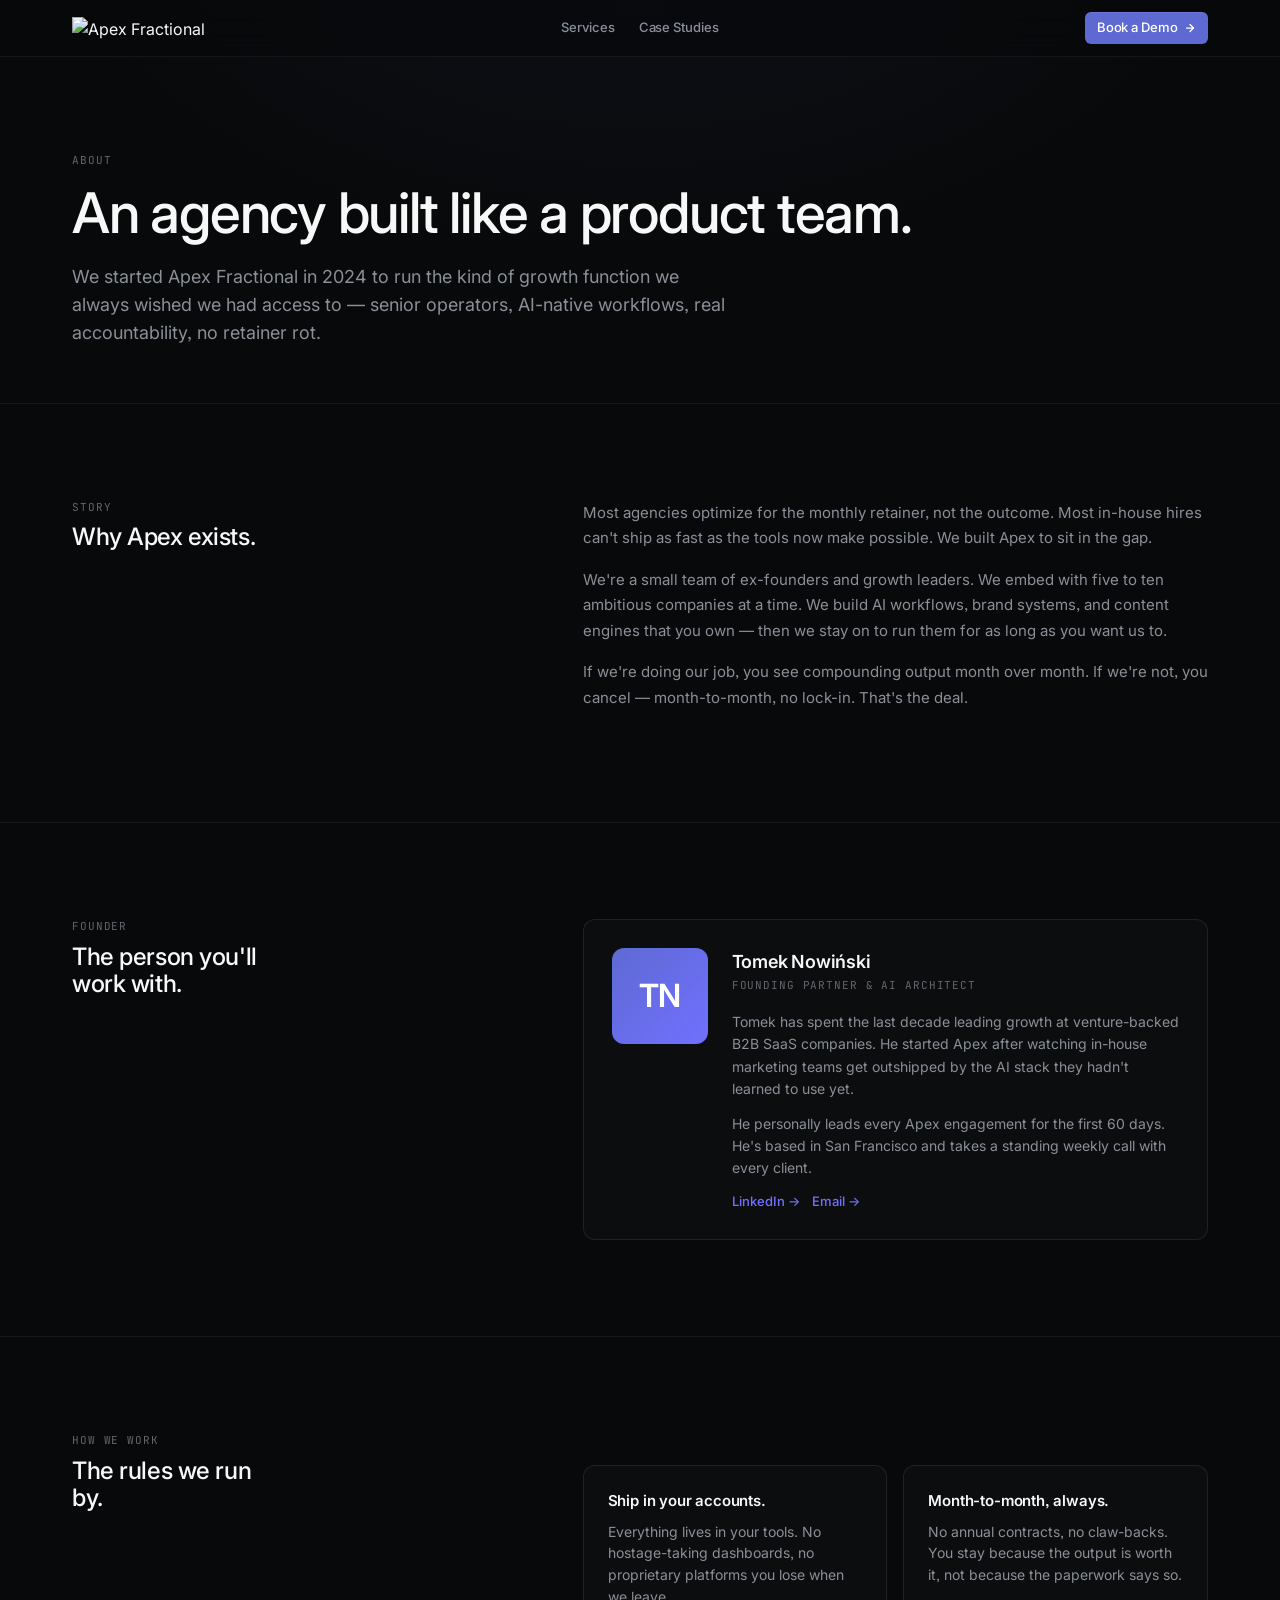
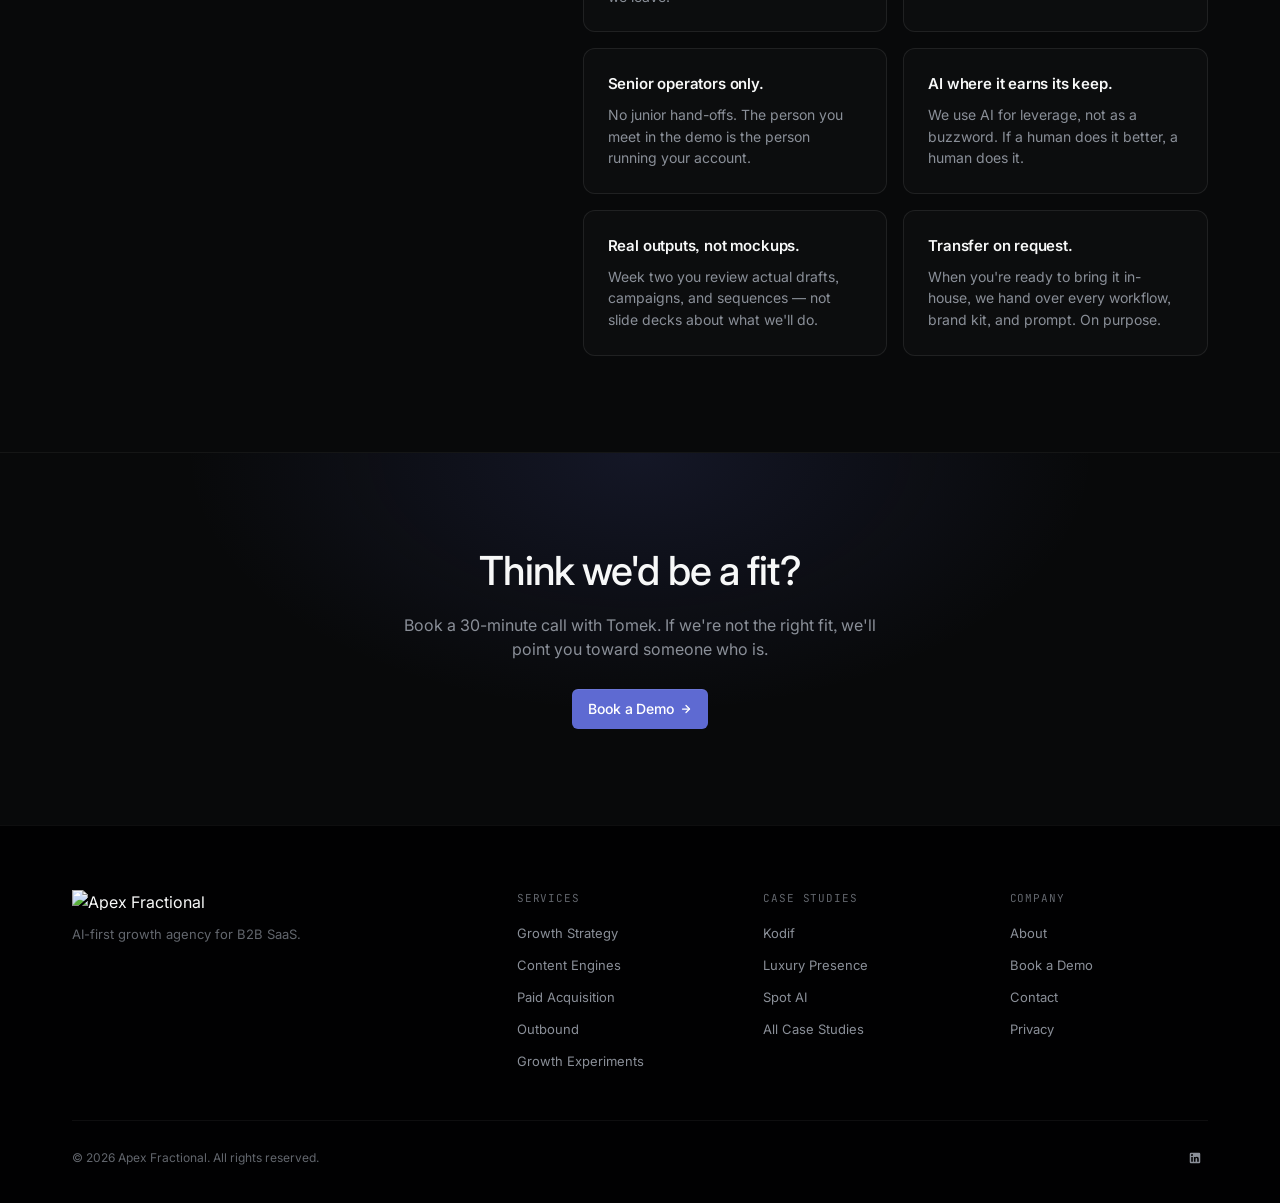
==== about/index.html @ d92f4b89 "feat: redesign apexfractional.com with dark, Linear-inspired system - Dark, indigo-accented design w" ====
<!doctype html>
<html lang="en">
<head>
<meta charset="utf-8" />
<meta name="viewport" content="width=device-width,initial-scale=1" />
<meta name="color-scheme" content="dark" />
<title>About — Apex Fractional</title>
<link rel="preconnect" href="https://fonts.googleapis.com" />
<link rel="preconnect" href="https://fonts.gstatic.com" crossorigin />
<link href="https://fonts.googleapis.com/css2?family=Inter:wght@300;400;500;600&family=JetBrains+Mono:wght@400;500&display=swap" rel="stylesheet" />
<link rel="stylesheet" href="/styles.css" />
</head>
<body>

<nav class="nav">
  <div class="wrap nav-inner">
    <a class="nav-logo" href="/"><img src="/logo.png" alt="Apex Fractional" /></a>
    <div class="nav-center">
      <a class="nav-link" href="/services">Services</a>
      <a class="nav-link" href="/case-studies">Case Studies</a>
    </div>
    <div class="nav-right">
      <a class="btn btn-primary" href="/book">Book a Demo
        <svg class="arrow" width="12" height="12" viewBox="0 0 24 24" fill="none" stroke="currentColor" stroke-width="2.5" stroke-linecap="round" stroke-linejoin="round"><path d="M5 12h14"/><path d="m12 5 7 7-7 7"/></svg>
      </a>
      <button class="hamburger" aria-label="Menu">
        <svg width="16" height="16" viewBox="0 0 24 24" fill="none" stroke="currentColor" stroke-width="2" stroke-linecap="round"><path d="M4 6h16M4 12h16M4 18h16"/></svg>
      </button>
    </div>
  </div>
</nav>

<header class="page-header">
  <div class="wrap">
    <span class="overline eyebrow">About</span>
    <h1>An agency built like a product team.</h1>
    <p class="lead">We started Apex Fractional in 2024 to run the kind of growth function we always wished we had access to — senior operators, AI-native workflows, real accountability, no retainer rot.</p>
  </div>
</header>

<section class="section">
  <div class="wrap">
    <div class="two-col">
      <div class="label-col">
        <span class="overline">Story</span>
        <h2>Why Apex exists.</h2>
      </div>
      <div class="prose">
        <p>Most agencies optimize for the monthly retainer, not the outcome. Most in-house hires can't ship as fast as the tools now make possible. We built Apex to sit in the gap.</p>
        <p>We're a small team of ex-founders and growth leaders. We embed with five to ten ambitious companies at a time. We build AI workflows, brand systems, and content engines that you own — then we stay on to run them for as long as you want us to.</p>
        <p>If we're doing our job, you see compounding output month over month. If we're not, you cancel — month-to-month, no lock-in. That's the deal.</p>
      </div>
    </div>
  </div>
</section>

<section class="section">
  <div class="wrap">
    <div class="two-col">
      <div class="label-col">
        <span class="overline">Founder</span>
        <h2>The person you'll work with.</h2>
      </div>
      <div>
        <div class="founder">
          <div class="face">TN</div>
          <div class="meta">
            <div class="name">Tomek Nowiński</div>
            <p class="title">Founding Partner &amp; AI Architect</p>
            <p>Tomek has spent the last decade leading growth at venture-backed B2B SaaS companies. He started Apex after watching in-house marketing teams get outshipped by the AI stack they hadn't learned to use yet.</p>
            <p>He personally leads every Apex engagement for the first 60 days. He's based in San Francisco and takes a standing weekly call with every client.</p>
            <div class="links">
              <a href="https://www.linkedin.com/in/tnowinski/">LinkedIn →</a>
              <a href="mailto:tomek@apexfractional.com">Email →</a>
            </div>
          </div>
        </div>
      </div>
    </div>
  </div>
</section>

<section class="section">
  <div class="wrap">
    <div class="two-col">
      <div class="label-col">
        <span class="overline">How we work</span>
        <h2>The rules we run by.</h2>
      </div>
      <div>
        <div class="principles">
          <div class="principle">
            <h4>Ship in your accounts.</h4>
            <p>Everything lives in your tools. No hostage-taking dashboards, no proprietary platforms you lose when we leave.</p>
          </div>
          <div class="principle">
            <h4>Month-to-month, always.</h4>
            <p>No annual contracts, no claw-backs. You stay because the output is worth it, not because the paperwork says so.</p>
          </div>
          <div class="principle">
            <h4>Senior operators only.</h4>
            <p>No junior hand-offs. The person you meet in the demo is the person running your account.</p>
          </div>
          <div class="principle">
            <h4>AI where it earns its keep.</h4>
            <p>We use AI for leverage, not as a buzzword. If a human does it better, a human does it.</p>
          </div>
          <div class="principle">
            <h4>Real outputs, not mockups.</h4>
            <p>Week two you review actual drafts, campaigns, and sequences — not slide decks about what we'll do.</p>
          </div>
          <div class="principle">
            <h4>Transfer on request.</h4>
            <p>When you're ready to bring it in-house, we hand over every workflow, brand kit, and prompt. On purpose.</p>
          </div>
        </div>
      </div>
    </div>
  </div>
</section>

<section class="subcta">
  <h2>Think we'd be a fit?</h2>
  <p>Book a 30-minute call with Tomek. If we're not the right fit, we'll point you toward someone who is.</p>
  <a class="btn btn-primary btn-lg" href="/book">Book a Demo
    <svg class="arrow" width="12" height="12" viewBox="0 0 24 24" fill="none" stroke="currentColor" stroke-width="2.5" stroke-linecap="round" stroke-linejoin="round"><path d="M5 12h14"/><path d="m12 5 7 7-7 7"/></svg>
  </a>
</section>

<footer>
  <div class="wrap">
    <div class="foot-grid">
      <div class="foot-brand">
        <img src="/logo.png" alt="Apex Fractional" />
        <p>AI-first growth agency for B2B SaaS.</p>
      </div>
      <div class="foot-col"><h5>Services</h5><ul>
        <li><a href="/services#strategy">Growth Strategy</a></li>
        <li><a href="/services#content">Content Engines</a></li>
        <li><a href="/services#paid">Paid Acquisition</a></li>
        <li><a href="/services#outbound">Outbound</a></li>
        <li><a href="/services#experiments">Growth Experiments</a></li>
      </ul></div>
      <div class="foot-col"><h5>Case Studies</h5><ul>
        <li><a href="/case-studies/kodif">Kodif</a></li>
        <li><a href="/case-studies/luxury-presence">Luxury Presence</a></li>
        <li><a href="/case-studies/spot-ai">Spot AI</a></li>
        <li><a href="/case-studies">All Case Studies</a></li>
      </ul></div>
      <div class="foot-col"><h5>Company</h5><ul>
        <li><a href="/about">About</a></li>
        <li><a href="/book">Book a Demo</a></li>
        <li><a href="mailto:hello@apexfractional.com">Contact</a></li>
        <li><a href="/privacy">Privacy</a></li>
      </ul></div>
    </div>
    <div class="foot-bottom">
      <div>&copy; 2026 Apex Fractional. All rights reserved.</div>
      <div class="socials"><a href="#" aria-label="LinkedIn"><svg width="14" height="14" viewBox="0 0 24 24" fill="currentColor"><path d="M19 3a2 2 0 0 1 2 2v14a2 2 0 0 1-2 2H5a2 2 0 0 1-2-2V5a2 2 0 0 1 2-2h14m-.5 15.5v-5.3a3.26 3.26 0 0 0-3.26-3.26c-.85 0-1.84.52-2.32 1.3v-1.11h-2.79v8.37h2.79v-4.93c0-.77.62-1.4 1.39-1.4a1.4 1.4 0 0 1 1.4 1.4v4.93h2.79M6.88 8.56a1.68 1.68 0 0 0 1.68-1.68c0-.93-.75-1.69-1.68-1.69a1.69 1.69 0 0 0-1.69 1.69c0 .93.76 1.68 1.69 1.68m1.39 9.94v-8.37H5.5v8.37h2.77z"/></svg></a></div>
    </div>
  </div>
</footer>

</body>
</html>
---- styles.css ----
:root{
  --bg:#08090a;--bg-deep:#010102;--panel:#0f1011;--surface:#191a1b;--surface-2:#28282c;
  --border:rgba(255,255,255,.08);--border-subtle:rgba(255,255,255,.05);--border-solid:#23252a;
  --text:#f7f8f8;--text-2:#d0d6e0;--text-3:#8a8f98;--text-4:#62666d;
  --indigo:#5e6ad2;--violet:#7170ff;--violet-hi:#828fff;--green:#27a644;--emerald:#10b981;
  --r-4:4px;--r-6:6px;--r-8:8px;--r-12:12px;
  --f-sans:"Inter","Inter Variable","SF Pro Display",-apple-system,system-ui,sans-serif;
  --f-mono:"JetBrains Mono","Berkeley Mono",ui-monospace,"SF Mono",Menlo,monospace;
}
*{box-sizing:border-box}
html,body{margin:0;padding:0;background:var(--bg);color:var(--text)}
html{scroll-behavior:smooth}
body{
  font-family:var(--f-sans);font-feature-settings:"cv01","ss03";
  -webkit-font-smoothing:antialiased;font-size:16px;line-height:1.5;
  background:radial-gradient(1000px 600px at 50% -100px,rgba(94,106,210,.08),transparent 60%),var(--bg);
  min-height:100vh;
}
a{color:inherit;text-decoration:none}
img,svg{display:block;max-width:100%}
button{font-family:inherit;cursor:pointer;border:none;background:none;padding:0;color:inherit}
::selection{background:rgba(113,112,255,.35);color:#fff}
.wrap{max-width:1200px;margin:0 auto;padding:0 32px}
@media(max-width:640px){.wrap{padding:0 20px}}

/* Typography */
.display-xl{font-size:clamp(44px,7.2vw,72px);font-weight:510;line-height:1;letter-spacing:-.022em}
.display{font-size:clamp(32px,4vw,48px);font-weight:510;line-height:1.02;letter-spacing:-.022em}
.h3{font-size:20px;font-weight:590;line-height:1.33;letter-spacing:-.012em}
.body-lg{font-size:18px;font-weight:400;line-height:1.6;letter-spacing:-.009em;color:var(--text-3)}
.body{font-size:15px;font-weight:400;line-height:1.6;letter-spacing:-.011em;color:var(--text-3)}
.overline{font-family:var(--f-mono);font-size:11px;font-weight:400;line-height:1.4;text-transform:uppercase;letter-spacing:.08em;color:var(--text-4)}
.mono-sm{font-family:var(--f-mono);font-size:11px;color:var(--text-4)}

/* Buttons */
.btn{
  display:inline-flex;align-items:center;justify-content:center;gap:6px;
  height:32px;padding:0 12px;border-radius:var(--r-6);
  font-family:var(--f-sans);font-size:13px;font-weight:510;
  transition:all .15s ease;white-space:nowrap;letter-spacing:-.005em;
  font-feature-settings:"cv01","ss03";
}
.btn-primary{background:var(--indigo);color:#fff;box-shadow:inset 0 1px 0 rgba(255,255,255,.08)}
.btn-primary:hover{background:var(--violet)}
.btn-ghost{background:rgba(255,255,255,.02);color:var(--text-2);border:1px solid var(--border)}
.btn-ghost:hover{background:rgba(255,255,255,.05);color:var(--text)}
.btn-lg{height:40px;padding:0 16px;font-size:14px}
.arrow{transition:transform .18s ease}
.btn:hover .arrow{transform:translateX(2px)}

/* ---- NAV ---- */
.nav{position:sticky;top:0;z-index:50;background:rgba(8,9,10,.72);backdrop-filter:saturate(160%) blur(14px);-webkit-backdrop-filter:saturate(160%) blur(14px);border-bottom:1px solid var(--border-subtle)}
.nav-inner{display:flex;align-items:center;height:56px}
.nav-logo{margin-right:auto}
.nav-logo img{height:22px;width:auto}
.nav-center{position:absolute;left:50%;transform:translateX(-50%);display:flex;gap:4px}
.nav-link{display:inline-flex;align-items:center;height:28px;padding:0 10px;font-size:13px;font-weight:510;color:var(--text-3);border-radius:var(--r-6);letter-spacing:-.005em;transition:color .15s,background .15s}
.nav-link:hover{color:var(--text);background:rgba(255,255,255,.04)}
.nav-right{margin-left:auto}
.hamburger{display:none;width:32px;height:32px;border-radius:var(--r-6);align-items:center;justify-content:center}
@media(max-width:780px){.nav-center{display:none}.hamburger{display:inline-flex}}

/* ---- HERO ---- */
.hero{padding:112px 0 64px}
.hero-inner{max-width:900px}
.hero h1{margin:0 0 28px}
.hero h1 .light{color:var(--text-3);font-weight:400}
.hero .sub{font-size:20px;line-height:1.55;color:var(--text-3);max-width:56ch;margin:0 0 36px;font-weight:400;letter-spacing:-.01em}
@media(max-width:640px){.hero{padding:72px 0 48px}}

/* ---- CLIENTS ---- */
.clients{padding:56px 0 0;border-top:1px solid var(--border-subtle)}
.clients .label{text-align:center;font-size:13px;color:var(--text-4);margin-bottom:32px;font-weight:400}
.logo-grid{display:flex;flex-wrap:wrap;justify-content:center;gap:0}
.logo-grid .row{display:flex;align-items:center;justify-content:center;width:100%;gap:0}
.logo-item{
  position:relative;
  display:inline-flex;align-items:center;gap:8px;
  padding:20px 40px;
  font-size:20px;font-weight:510;letter-spacing:-.015em;
  color:var(--text-4);
  transition:color .2s ease;cursor:default;
}
.logo-item.has-case{cursor:pointer}
.logo-item:hover{color:var(--text-2)}
.logo-item.has-case:hover{color:var(--text)}
.logo-item .icon{width:10px;height:10px;border-radius:2px;background:currentColor;opacity:.5;flex-shrink:0}
.logo-item .icon.circle{border-radius:9999px}
.logo-item .icon.tri{width:0;height:0;background:none;border-left:5px solid transparent;border-right:5px solid transparent;border-bottom:9px solid currentColor;opacity:.5}
.logo-item .icon.diamond{width:8px;height:8px;background:currentColor;opacity:.5;transform:rotate(45deg);border-radius:1px}
/* Hover preview */
.logo-item .preview{
  position:absolute;left:50%;top:calc(100% + 8px);z-index:20;
  transform:translateX(-50%) translateY(4px);
  width:300px;padding:20px;
  background:var(--surface);border:1px solid var(--border);border-radius:var(--r-12);
  box-shadow:0 12px 32px rgba(0,0,0,.6);
  opacity:0;visibility:hidden;
  transition:all .2s ease;pointer-events:none;
}
.logo-item.has-case:hover .preview{opacity:1;visibility:visible;transform:translateX(-50%) translateY(0);pointer-events:auto}
.preview .p-metric{font-size:24px;font-weight:510;letter-spacing:-.02em;color:var(--text);line-height:1;margin-bottom:6px}
.preview .p-desc{font-size:13px;color:var(--text-3);line-height:1.45;margin-bottom:10px}
.preview .p-link{font-size:12px;font-weight:510;color:var(--violet);display:inline-flex;align-items:center;gap:4px}
@media(max-width:780px){.logo-item{padding:16px 20px;font-size:16px}}

/* ---- WHAT IS APEX ---- */
.what{padding:112px 0;border-top:1px solid var(--border-subtle)}
.what-grid{display:grid;grid-template-columns:200px 1fr;gap:64px;align-items:start;max-width:900px}
.what-label{color:var(--text-4);font-size:14px;font-weight:400;padding-top:4px}
.what-body h2{font-size:clamp(24px,3vw,32px);font-weight:590;line-height:1.3;letter-spacing:-.02em;margin:0 0 8px;color:var(--text)}
.what-body p{font-size:clamp(20px,2.8vw,28px);font-weight:400;line-height:1.4;letter-spacing:-.015em;color:var(--text-3);margin:0;max-width:52ch}
@media(max-width:780px){.what-grid{grid-template-columns:1fr;gap:20px}}

/* ---- SERVICES ---- */
section.svc-section{padding:112px 0;border-top:1px solid var(--border-subtle)}
.svc-layout{display:flex;flex-direction:column;gap:12px}
.svc-row-1{display:grid;grid-template-columns:1fr;gap:12px}
.svc-row-3{display:grid;grid-template-columns:repeat(3,1fr);gap:12px}
.svc{
  background:rgba(255,255,255,.02);border:1px solid var(--border);border-radius:var(--r-12);
  padding:28px;display:flex;gap:24px;
  transition:background .2s,border-color .2s;
}
.svc:hover{background:rgba(255,255,255,.035);border-color:rgba(255,255,255,.12)}
.svc.wide{flex-direction:row;align-items:center}
.svc.wide .svc-text{flex:1}
.svc.wide .svc-visual{flex:0 0 320px;margin-top:0}
.svc.tall{flex-direction:column;min-height:320px}
.svc .overline{margin-bottom:0}
.svc h3{margin:0;font-size:18px;font-weight:590;letter-spacing:-.012em}
.svc p{margin:0;color:var(--text-3);font-size:14px;line-height:1.55}
.svc .svc-text{display:flex;flex-direction:column;gap:10px}
.svc .svc-visual{
  border:1px solid var(--border-subtle);border-radius:var(--r-8);
  background:rgba(255,255,255,.015);padding:14px;overflow:hidden;
}
.svc.tall .svc-visual{margin-top:auto;min-height:100px}
@media(max-width:960px){.svc-row-3{grid-template-columns:1fr}.svc.wide{flex-direction:column}.svc.wide .svc-visual{flex:auto}}
/* Compact visuals */
.ce-row{display:flex;align-items:center;gap:6px;padding:4px 0;font-size:10px;color:var(--text-3)}
.ce-row+.ce-row{border-top:1px solid var(--border-subtle)}
.ce-row .title{flex:1;color:var(--text-2);font-size:11px;font-weight:510;overflow:hidden;text-overflow:ellipsis;white-space:nowrap}
.ce-row .status{color:var(--emerald);font-family:var(--f-mono);font-size:10px}
.ce-row .status.pending{color:#d4a843}

.ob-bar{display:flex;align-items:center;gap:8px;margin-bottom:8px}
.ob-bar .lbl{font-size:10px;color:var(--text-4);font-family:var(--f-mono);text-transform:uppercase;letter-spacing:.06em;width:40px}
.ob-bar .track{flex:1;height:3px;border-radius:9999px;background:rgba(255,255,255,.05);overflow:hidden;position:relative}
.ob-bar .track::after{content:"";position:absolute;inset:0;width:var(--w,60%);background:linear-gradient(90deg,var(--indigo),var(--violet));border-radius:9999px}
.ob-bar .val{font-size:10px;color:var(--text-2);font-family:var(--f-mono);min-width:30px;text-align:right}

.paid-chart{display:flex;align-items:end;gap:2px;height:56px}
.paid-chart .bar{flex:1;background:rgba(255,255,255,.06);border-radius:1px;min-height:4px}
.paid-chart .bar.on{background:var(--violet)}

.strat-list{display:flex;flex-direction:column;gap:6px;font-size:11px;color:var(--text-3)}
.strat-list .item{display:flex;align-items:center;gap:6px}
.strat-list .dot{width:4px;height:4px;border-radius:9999px;background:var(--violet);flex-shrink:0}

.lm-grid{display:grid;grid-template-columns:1fr 1fr;gap:6px}
.lm-cell{background:rgba(255,255,255,.03);border:1px solid var(--border-subtle);border-radius:4px;padding:6px;font-size:10px;color:var(--text-3)}
.lm-cell strong{color:var(--text-2);display:block;font-size:11px;font-weight:510;margin-bottom:2px}

/* Testimonials */
.testimonials{padding:96px 0;border-top:1px solid var(--border-subtle);overflow:hidden}
.testimonials .section-head{text-align:center;margin-bottom:48px}
.testimonials .section-head .overline{display:inline-flex;align-items:center;gap:8px;margin-bottom:16px}
.testimonials .section-head .overline::before{content:"";width:6px;height:6px;border-radius:9999px;background:var(--text-4)}
.testimonials .section-head h2{font-size:clamp(32px,4vw,48px);font-weight:510;letter-spacing:-.022em;margin:0 0 12px;color:var(--text)}
.testimonials .section-head p{font-size:17px;color:var(--text-3);margin:0 auto;max-width:48ch}
.marquee-wrap{position:relative}
.marquee-wrap::before,.marquee-wrap::after{content:"";position:absolute;top:0;bottom:0;width:80px;z-index:2;pointer-events:none}
.marquee-wrap::before{left:0;background:linear-gradient(90deg,var(--bg),transparent)}
.marquee-wrap::after{right:0;background:linear-gradient(270deg,var(--bg),transparent)}
.marquee{display:flex;gap:16px;animation:marquee 45s linear infinite;width:max-content}
.marquee:hover{animation-play-state:paused}
@keyframes marquee{from{transform:translateX(0)}to{transform:translateX(calc(-50% - 8px))}}
.quote-card{
  flex:0 0 340px;
  background:rgba(255,255,255,.02);border:1px solid var(--border);
  border-radius:var(--r-12);padding:24px;
  display:flex;flex-direction:column;gap:16px;
}
.quote-card .q{font-size:16px;font-weight:510;line-height:1.4;letter-spacing:-.01em;margin:0;color:var(--text)}
.quote-card .who{display:flex;align-items:center;gap:12px;margin-top:auto}
.who .av{width:32px;height:32px;border-radius:9999px;background:var(--surface-2);display:grid;place-items:center;font-size:12px;font-weight:590;color:var(--text-2);flex-shrink:0}
.who .meta .name{font-size:13px;font-weight:510;color:var(--text-2)}
.who .meta .role{font-size:12px;color:var(--text-4)}

/* ---- PROCESS ---- */
section.process{padding:112px 0;border-top:1px solid var(--border-subtle)}
.changelog{display:grid;grid-template-columns:160px 1fr;gap:56px;max-width:900px}
.changelog .left{position:sticky;top:96px;align-self:start}
.changelog .left .overline{margin-bottom:12px;display:block}
.changelog .left h2{margin:0 0 16px;font-size:28px;font-weight:510;letter-spacing:-.02em;line-height:1.1;max-width:10ch}
.changelog .left .body{font-size:14px;max-width:20ch}
.entries{display:flex;flex-direction:column}
.entry{display:grid;grid-template-columns:108px 1fr;gap:24px;padding:20px 0;border-top:1px solid var(--border-subtle)}
.entry:first-child{border-top:none;padding-top:0}
.entry .ts{font-family:var(--f-mono);font-size:12px;color:var(--text-4);text-transform:uppercase;letter-spacing:.06em;padding-top:2px}
.entry .body-block h4{font-size:15px;font-weight:590;margin:0 0 6px;letter-spacing:-.012em;color:var(--text)}
.entry .body-block p{font-size:14px;margin:0;color:var(--text-3);line-height:1.55}
.entry .note{display:inline-flex;align-items:center;gap:6px;margin-top:10px;font-family:var(--f-mono);font-size:11px;color:var(--text-4);text-transform:uppercase;letter-spacing:.06em}
.entry .note .dot{width:5px;height:5px;background:var(--emerald);border-radius:9999px}
@media(max-width:780px){.changelog{grid-template-columns:1fr;gap:32px}.changelog .left{position:static}.entry{grid-template-columns:90px 1fr;gap:12px}}

/* ---- FINAL CTA ---- */
.cta{padding:128px 32px;text-align:center;border-top:1px solid var(--border-subtle);background:radial-gradient(700px 400px at 50% 0%,rgba(94,106,210,.14),transparent 65%),var(--bg)}
.cta h2{font-size:clamp(36px,5vw,56px);font-weight:510;letter-spacing:-.022em;line-height:1.05;margin:0 auto 28px;max-width:18ch}
.cta .lead{font-size:17px;max-width:48ch;margin:0 auto 36px}

/* ---- FOOTER ---- */
footer{border-top:1px solid var(--border-subtle);padding:64px 0 32px;background:var(--bg-deep)}
.foot-grid{display:grid;grid-template-columns:2fr 1fr 1fr 1fr;gap:48px;margin-bottom:48px}
.foot-brand img{height:20px;margin-bottom:14px}
.foot-brand p{color:var(--text-4);font-size:13px;line-height:1.55;max-width:32ch;margin:0}
.foot-col h5{font-family:var(--f-mono);font-size:11px;font-weight:400;text-transform:uppercase;letter-spacing:.08em;color:var(--text-4);margin:0 0 14px}
.foot-col ul{list-style:none;margin:0;padding:0;display:flex;flex-direction:column;gap:8px}
.foot-col a{font-size:13px;color:var(--text-3);transition:color .15s}
.foot-col a:hover{color:var(--text)}
.foot-bottom{display:flex;align-items:center;justify-content:space-between;flex-wrap:wrap;gap:12px;padding-top:24px;border-top:1px solid var(--border-subtle);color:var(--text-4);font-size:12px}
.foot-bottom .socials a{width:26px;height:26px;border-radius:var(--r-6);display:inline-grid;place-items:center;color:var(--text-3);transition:color .15s,background .15s}
.foot-bottom .socials a:hover{background:rgba(255,255,255,.04);color:var(--text)}
@media(max-width:780px){.foot-grid{grid-template-columns:1fr 1fr;gap:32px}}

/* Animation */
@keyframes fadeUp{from{opacity:0;transform:translateY(6px)}to{opacity:1;transform:none}}
.hero h1,.hero .sub,.hero .btn{animation:fadeUp .6s ease both}
.hero h1{animation-delay:.04s}
.hero .sub{animation-delay:.1s}
.hero .btn{animation-delay:.16s}

/* ============================================================ */
/* Sub-page styles (services, about, book, privacy, case studies) */
/* ============================================================ */

/* Compact hero used by sub-pages */
.page-header{padding:96px 0 56px;border-bottom:1px solid var(--border-subtle)}
.page-header .eyebrow{margin-bottom:16px;display:block}
.page-header h1{margin:0 0 20px;font-size:clamp(36px,5vw,56px);font-weight:510;line-height:1.05;letter-spacing:-.022em}
.page-header .lead{font-size:18px;color:var(--text-3);max-width:60ch;line-height:1.55;margin:0}
@media(max-width:640px){.page-header{padding:64px 0 40px}}

/* Generic content section */
.section{padding:96px 0;border-top:1px solid var(--border-subtle)}
.section:first-of-type{border-top:none}
.section-title{font-size:clamp(28px,3.6vw,36px);font-weight:510;line-height:1.1;letter-spacing:-.02em;margin:0 0 16px;color:var(--text)}
.section-intro{font-size:17px;color:var(--text-3);max-width:60ch;line-height:1.55;margin:0 0 48px}

/* Readable text column for legal/about copy */
.prose{max-width:70ch;color:var(--text-3);font-size:15px;line-height:1.7}
.prose h2{font-size:22px;font-weight:590;color:var(--text);letter-spacing:-.012em;margin:40px 0 12px}
.prose h2:first-child{margin-top:0}
.prose h3{font-size:16px;font-weight:590;color:var(--text-2);letter-spacing:-.008em;margin:24px 0 8px}
.prose p{margin:0 0 16px}
.prose ul{margin:0 0 16px;padding-left:20px}
.prose li{margin:0 0 6px}
.prose a{color:var(--violet);text-decoration:underline;text-decoration-color:rgba(113,112,255,.4);text-underline-offset:3px}
.prose a:hover{text-decoration-color:var(--violet)}
.prose code{font-family:var(--f-mono);font-size:13px;background:rgba(255,255,255,.04);padding:1px 6px;border-radius:4px;color:var(--text-2)}

/* Case studies index grid */
.case-grid{display:grid;grid-template-columns:repeat(3,1fr);gap:16px}
@media(max-width:960px){.case-grid{grid-template-columns:1fr}}
.case-card{
  display:flex;flex-direction:column;gap:16px;
  background:rgba(255,255,255,.02);border:1px solid var(--border);border-radius:var(--r-12);
  padding:28px;text-decoration:none;
  transition:background .2s,border-color .2s,transform .2s;
}
.case-card:hover{background:rgba(255,255,255,.035);border-color:rgba(255,255,255,.12);transform:translateY(-2px)}
.case-card .case-client{display:flex;align-items:center;gap:8px;color:var(--text-4);font-size:14px;font-weight:510}
.case-card .case-client .icon{width:10px;height:10px;border-radius:2px;background:currentColor;opacity:.5}
.case-card .case-client .icon.circle{border-radius:9999px}
.case-card .case-client .icon.tri{width:0;height:0;background:none;border-left:5px solid transparent;border-right:5px solid transparent;border-bottom:9px solid currentColor;opacity:.5}
.case-card .case-client .icon.diamond{width:8px;height:8px;background:currentColor;opacity:.5;transform:rotate(45deg);border-radius:1px}
.case-card .case-metric{font-size:36px;font-weight:510;letter-spacing:-.022em;color:var(--text);line-height:1}
.case-card .case-desc{color:var(--text-3);font-size:14px;line-height:1.55;margin:0}
.case-card .case-link{margin-top:auto;color:var(--violet);font-size:13px;font-weight:510;display:inline-flex;align-items:center;gap:4px}

/* Case-study detail metric row */
.metric-row{display:grid;grid-template-columns:repeat(3,1fr);gap:24px;padding:48px 0;border-top:1px solid var(--border-subtle);border-bottom:1px solid var(--border-subtle)}
@media(max-width:780px){.metric-row{grid-template-columns:1fr;gap:32px}}
.metric{display:flex;flex-direction:column;gap:6px}
.metric .num{font-size:clamp(32px,4vw,48px);font-weight:510;letter-spacing:-.022em;line-height:1;color:var(--text)}
.metric .label{font-family:var(--f-mono);font-size:11px;text-transform:uppercase;letter-spacing:.08em;color:var(--text-4)}

/* Case-study pull quote */
.pull-quote{
  margin:64px 0;padding:32px;
  background:rgba(255,255,255,.02);border:1px solid var(--border);border-radius:var(--r-12);
  display:flex;flex-direction:column;gap:20px;
}
.pull-quote .q{font-size:22px;line-height:1.4;letter-spacing:-.012em;color:var(--text);margin:0;font-weight:510}
.pull-quote .who{display:flex;align-items:center;gap:12px}
.pull-quote .av{width:36px;height:36px;border-radius:9999px;background:var(--surface-2);display:grid;place-items:center;font-size:13px;font-weight:590;color:var(--text-2)}
.pull-quote .name{font-size:14px;font-weight:510;color:var(--text-2)}
.pull-quote .role{font-size:13px;color:var(--text-4)}

/* About: two-column layout */
.two-col{display:grid;grid-template-columns:1fr 1.4fr;gap:64px;align-items:start}
@media(max-width:960px){.two-col{grid-template-columns:1fr;gap:32px}}
.two-col .label-col{position:sticky;top:96px}
.two-col .label-col .overline{display:block;margin-bottom:8px}
.two-col .label-col h2{font-size:24px;font-weight:510;letter-spacing:-.018em;line-height:1.15;margin:0;max-width:14ch}
@media(max-width:960px){.two-col .label-col{position:static}}

/* Principle list (about page) */
.principles{display:grid;grid-template-columns:1fr 1fr;gap:16px;margin-top:32px}
@media(max-width:780px){.principles{grid-template-columns:1fr}}
.principle{
  background:rgba(255,255,255,.02);border:1px solid var(--border);border-radius:var(--r-12);
  padding:24px;display:flex;flex-direction:column;gap:8px;
}
.principle h4{margin:0;font-size:15px;font-weight:590;letter-spacing:-.012em;color:var(--text)}
.principle p{margin:0;font-size:14px;color:var(--text-3);line-height:1.55}

/* Founder card */
.founder{
  display:grid;grid-template-columns:96px 1fr;gap:24px;align-items:start;
  background:rgba(255,255,255,.02);border:1px solid var(--border);border-radius:var(--r-12);
  padding:28px;
}
.founder .face{
  width:96px;height:96px;border-radius:var(--r-12);
  background:linear-gradient(135deg,var(--indigo),var(--violet));
  display:grid;place-items:center;font-size:32px;font-weight:600;color:#fff;letter-spacing:-.02em;
}
.founder .meta .name{font-size:18px;font-weight:590;color:var(--text);letter-spacing:-.012em;margin:0 0 2px}
.founder .meta .title{font-family:var(--f-mono);font-size:11px;text-transform:uppercase;letter-spacing:.08em;color:var(--text-4);margin:0 0 16px}
.founder .meta p{margin:0 0 12px;font-size:14px;color:var(--text-3);line-height:1.6}
.founder .meta .links{display:flex;gap:12px;margin-top:8px}
.founder .meta .links a{font-size:13px;color:var(--violet);font-weight:510}
@media(max-width:640px){.founder{grid-template-columns:1fr}.founder .face{width:64px;height:64px;font-size:22px}}

/* Book page two-column layout */
.book-grid{display:grid;grid-template-columns:1.2fr 1fr;gap:48px;align-items:start}
@media(max-width:960px){.book-grid{grid-template-columns:1fr}}
.book-embed{
  background:rgba(255,255,255,.02);border:1px solid var(--border);border-radius:var(--r-12);
  padding:48px;min-height:480px;
  display:flex;flex-direction:column;align-items:center;justify-content:center;text-align:center;gap:16px;
}
.book-embed .embed-label{font-family:var(--f-mono);font-size:11px;text-transform:uppercase;letter-spacing:.08em;color:var(--text-4)}
.book-embed h3{margin:0;font-size:22px;font-weight:590;color:var(--text);letter-spacing:-.012em}
.book-embed p{margin:0;font-size:14px;color:var(--text-3);max-width:36ch;line-height:1.55}
.book-side{display:flex;flex-direction:column;gap:24px}
.book-side h3{margin:0 0 8px;font-size:16px;font-weight:590;color:var(--text);letter-spacing:-.012em}
.book-side .item{padding:20px;background:rgba(255,255,255,.02);border:1px solid var(--border);border-radius:var(--r-12)}
.book-side .item p{margin:0;font-size:14px;color:var(--text-3);line-height:1.55}

/* Sub-page CTA (smaller than home) */
.subcta{padding:96px 32px;text-align:center;border-top:1px solid var(--border-subtle);background:radial-gradient(700px 400px at 50% 0%,rgba(94,106,210,.14),transparent 65%),var(--bg)}
.subcta h2{font-size:clamp(28px,4vw,40px);font-weight:510;letter-spacing:-.022em;line-height:1.1;margin:0 auto 20px;max-width:22ch}
.subcta p{font-size:16px;color:var(--text-3);max-width:48ch;margin:0 auto 28px}
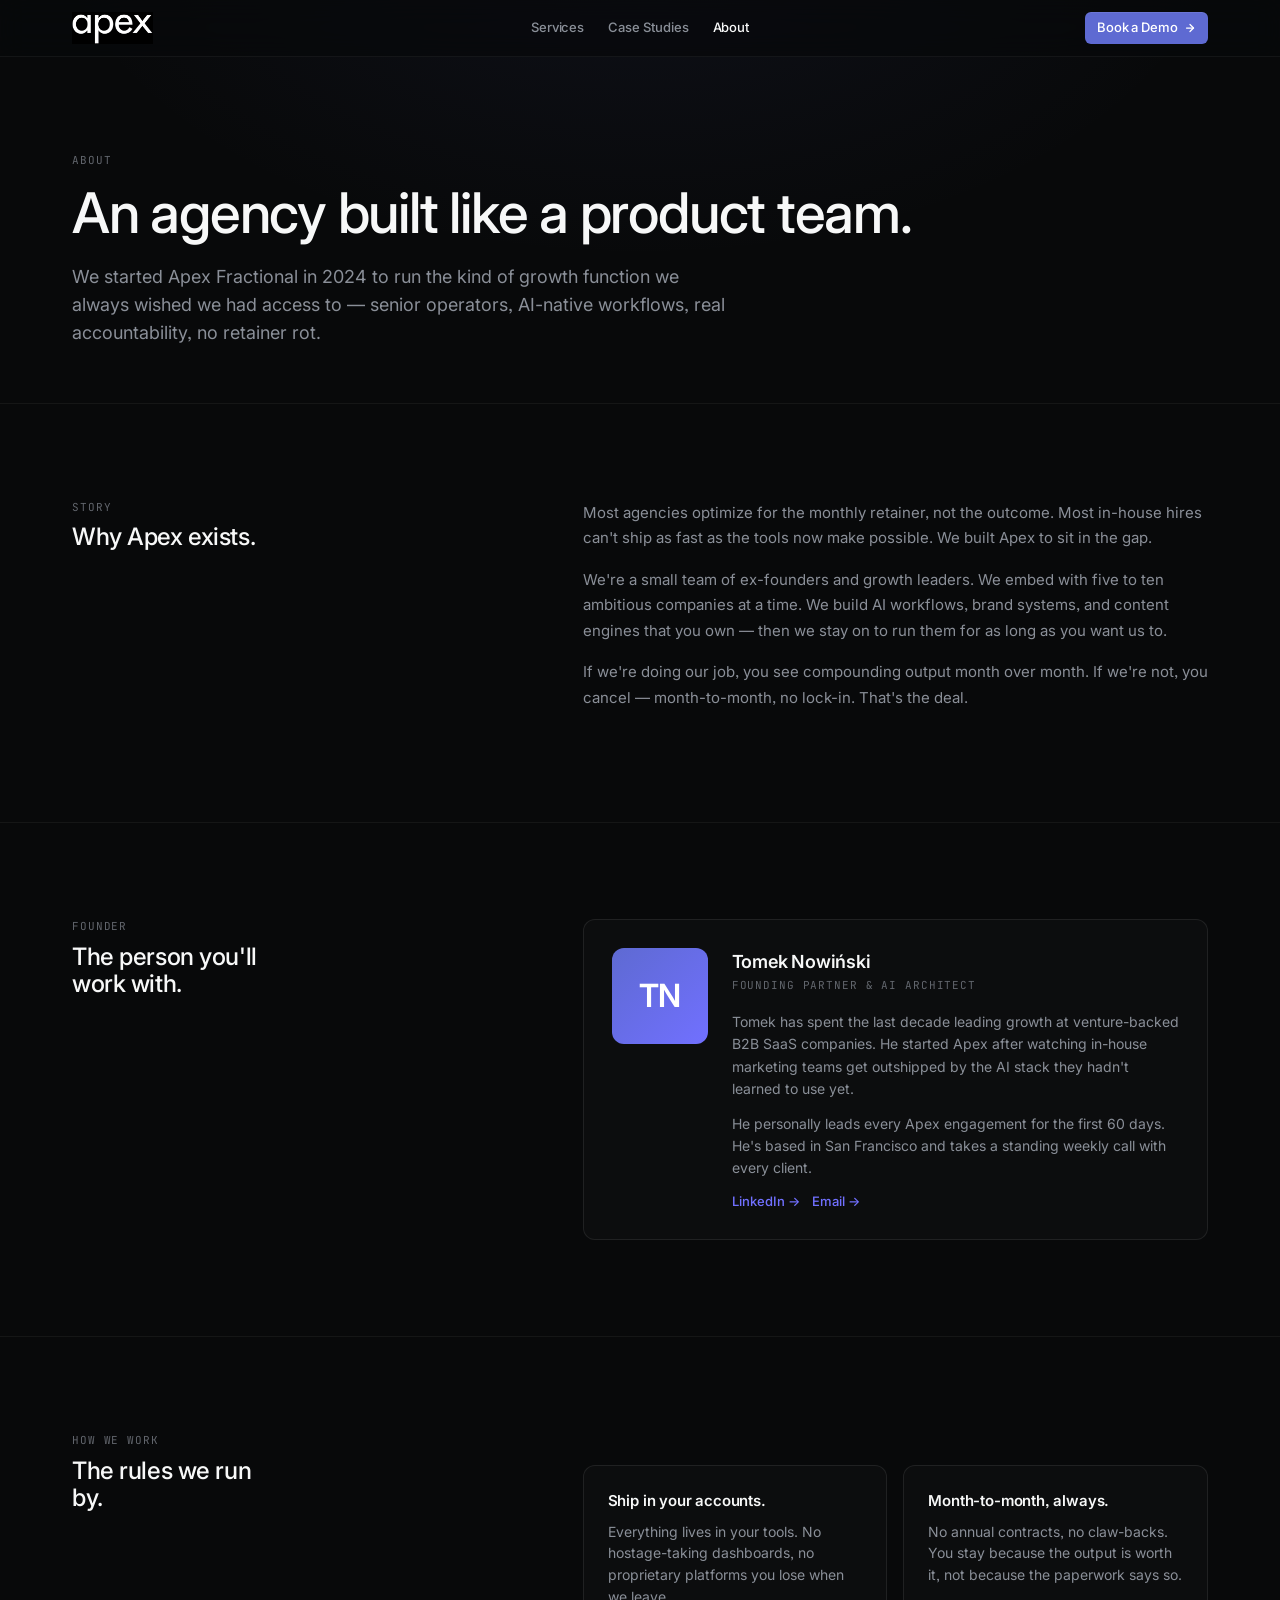
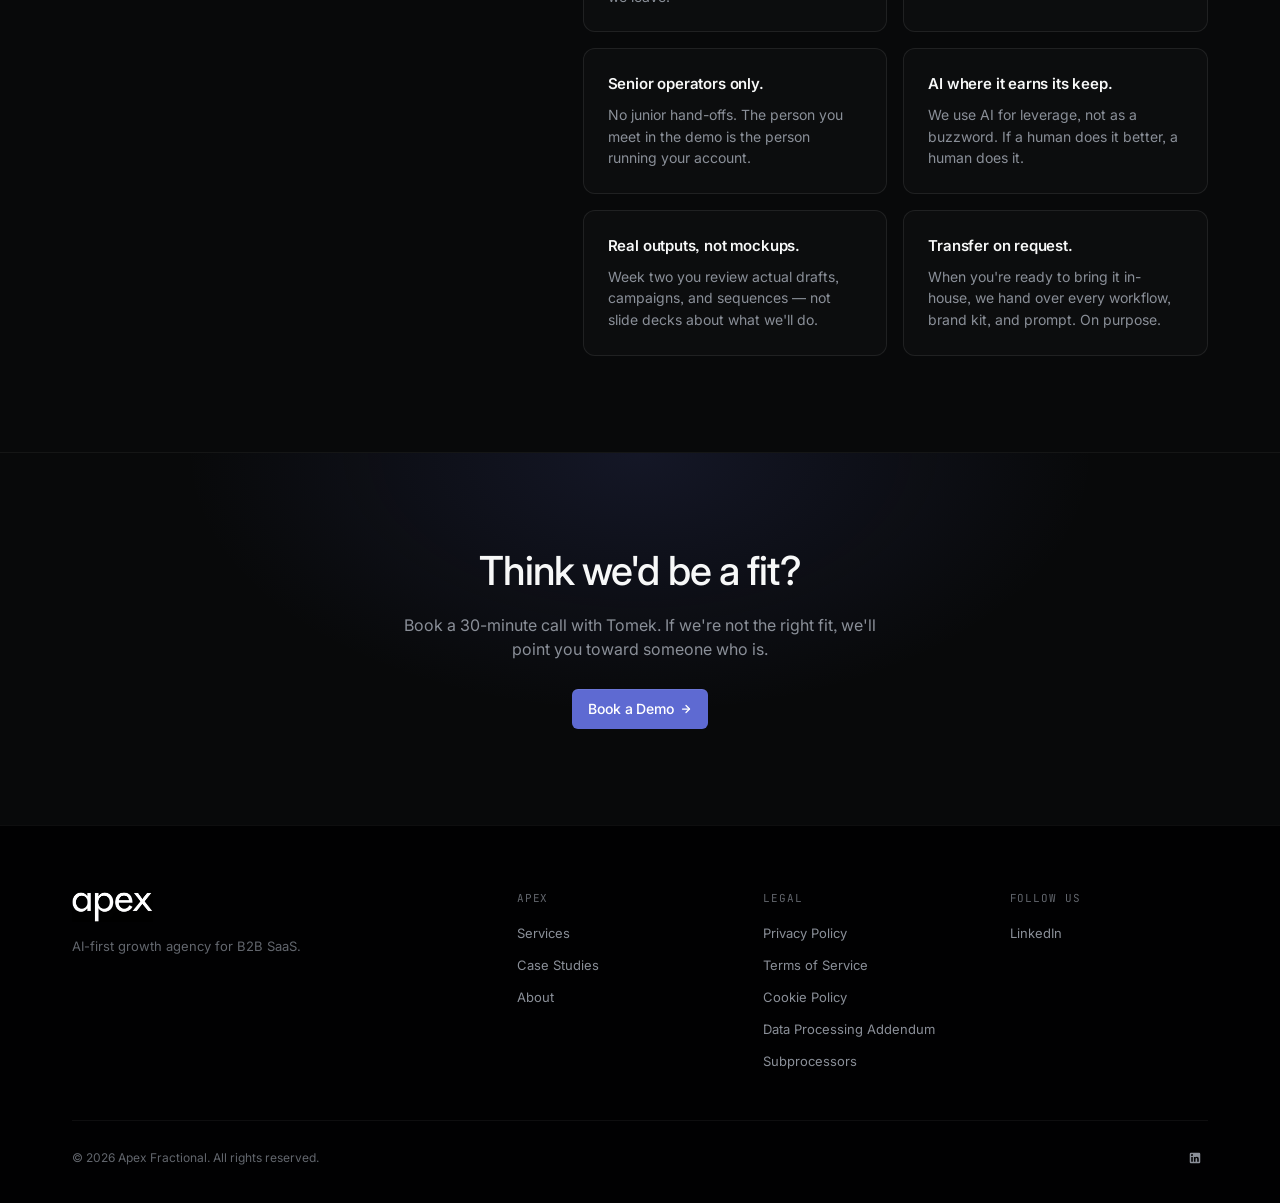
==== commit 52708a7c: "Reorganize navbar, footer, and /book page - Add About link to top nav across all pages - Slim footer" ====
--- a/about/index.html
+++ b/about/index.html
@@ -14,10 +14,11 @@
 
 <nav class="nav">
   <div class="wrap nav-inner">
-    <a class="nav-logo" href="/"><img src="/logo.png" alt="Apex Fractional" /></a>
+    <a class="nav-logo" href="/"><img src="/logo.svg" alt="Apex Fractional" /></a>
     <div class="nav-center">
       <a class="nav-link" href="/services">Services</a>
       <a class="nav-link" href="/case-studies">Case Studies</a>
+      <a class="nav-link active" href="/about">About</a>
     </div>
     <div class="nav-right">
       <a class="btn btn-primary" href="/book">Book a Demo
@@ -131,32 +132,28 @@
   <div class="wrap">
     <div class="foot-grid">
       <div class="foot-brand">
-        <img src="/logo.png" alt="Apex Fractional" />
+        <img src="/logo.svg" alt="Apex Fractional" />
         <p>AI-first growth agency for B2B SaaS.</p>
       </div>
-      <div class="foot-col"><h5>Services</h5><ul>
-        <li><a href="/services#strategy">Growth Strategy</a></li>
-        <li><a href="/services#content">Content Engines</a></li>
-        <li><a href="/services#paid">Paid Acquisition</a></li>
-        <li><a href="/services#outbound">Outbound</a></li>
-        <li><a href="/services#experiments">Growth Experiments</a></li>
+      <div class="foot-col"><h5>Apex</h5><ul>
+        <li><a href="/services">Services</a></li>
+        <li><a href="/case-studies">Case Studies</a></li>
+        <li><a href="/about">About</a></li>
       </ul></div>
-      <div class="foot-col"><h5>Case Studies</h5><ul>
-        <li><a href="/case-studies/kodif">Kodif</a></li>
-        <li><a href="/case-studies/luxury-presence">Luxury Presence</a></li>
-        <li><a href="/case-studies/spot-ai">Spot AI</a></li>
-        <li><a href="/case-studies">All Case Studies</a></li>
+      <div class="foot-col"><h5>Legal</h5><ul>
+        <li><a href="/privacy">Privacy Policy</a></li>
+        <li><a href="#">Terms of Service</a></li>
+        <li><a href="#">Cookie Policy</a></li>
+        <li><a href="#">Data Processing Addendum</a></li>
+        <li><a href="#">Subprocessors</a></li>
       </ul></div>
-      <div class="foot-col"><h5>Company</h5><ul>
-        <li><a href="/about">About</a></li>
-        <li><a href="/book">Book a Demo</a></li>
-        <li><a href="mailto:hello@apexfractional.com">Contact</a></li>
-        <li><a href="/privacy">Privacy</a></li>
+      <div class="foot-col"><h5>Follow us</h5><ul>
+        <li><a href="https://www.linkedin.com/company/apex-fractional" target="_blank" rel="noopener">LinkedIn</a></li>
       </ul></div>
     </div>
     <div class="foot-bottom">
       <div>&copy; 2026 Apex Fractional. All rights reserved.</div>
-      <div class="socials"><a href="#" aria-label="LinkedIn"><svg width="14" height="14" viewBox="0 0 24 24" fill="currentColor"><path d="M19 3a2 2 0 0 1 2 2v14a2 2 0 0 1-2 2H5a2 2 0 0 1-2-2V5a2 2 0 0 1 2-2h14m-.5 15.5v-5.3a3.26 3.26 0 0 0-3.26-3.26c-.85 0-1.84.52-2.32 1.3v-1.11h-2.79v8.37h2.79v-4.93c0-.77.62-1.4 1.39-1.4a1.4 1.4 0 0 1 1.4 1.4v4.93h2.79M6.88 8.56a1.68 1.68 0 0 0 1.68-1.68c0-.93-.75-1.69-1.68-1.69a1.69 1.69 0 0 0-1.69 1.69c0 .93.76 1.68 1.69 1.68m1.39 9.94v-8.37H5.5v8.37h2.77z"/></svg></a></div>
+      <div class="socials"><a href="https://www.linkedin.com/company/apex-fractional" target="_blank" rel="noopener" aria-label="LinkedIn"><svg width="14" height="14" viewBox="0 0 24 24" fill="currentColor"><path d="M19 3a2 2 0 0 1 2 2v14a2 2 0 0 1-2 2H5a2 2 0 0 1-2-2V5a2 2 0 0 1 2-2h14m-.5 15.5v-5.3a3.26 3.26 0 0 0-3.26-3.26c-.85 0-1.84.52-2.32 1.3v-1.11h-2.79v8.37h2.79v-4.93c0-.77.62-1.4 1.39-1.4a1.4 1.4 0 0 1 1.4 1.4v4.93h2.79M6.88 8.56a1.68 1.68 0 0 0 1.68-1.68c0-.93-.75-1.69-1.68-1.69a1.69 1.69 0 0 0-1.69 1.69c0 .93.76 1.68 1.69 1.68m1.39 9.94v-8.37H5.5v8.37h2.77z"/></svg></a></div>
     </div>
   </div>
 </footer>
--- a/styles.css
+++ b/styles.css
@@ -52,7 +52,7 @@
 .nav{position:sticky;top:0;z-index:50;background:rgba(8,9,10,.72);backdrop-filter:saturate(160%) blur(14px);-webkit-backdrop-filter:saturate(160%) blur(14px);border-bottom:1px solid var(--border-subtle)}
 .nav-inner{display:flex;align-items:center;height:56px}
 .nav-logo{margin-right:auto}
-.nav-logo img{height:22px;width:auto}
+.nav-logo img{height:32px;width:auto}
 .nav-center{position:absolute;left:50%;transform:translateX(-50%);display:flex;gap:4px}
 .nav-link{display:inline-flex;align-items:center;height:28px;padding:0 10px;font-size:13px;font-weight:510;color:var(--text-3);border-radius:var(--r-6);letter-spacing:-.005em;transition:color .15s,background .15s}
 .nav-link:hover{color:var(--text);background:rgba(255,255,255,.04)}
@@ -213,7 +213,7 @@
 /* ---- FOOTER ---- */
 footer{border-top:1px solid var(--border-subtle);padding:64px 0 32px;background:var(--bg-deep)}
 .foot-grid{display:grid;grid-template-columns:2fr 1fr 1fr 1fr;gap:48px;margin-bottom:48px}
-.foot-brand img{height:20px;margin-bottom:14px}
+.foot-brand img{height:32px;margin-bottom:14px}
 .foot-brand p{color:var(--text-4);font-size:13px;line-height:1.55;max-width:32ch;margin:0}
 .foot-col h5{font-family:var(--f-mono);font-size:11px;font-weight:400;text-transform:uppercase;letter-spacing:.08em;color:var(--text-4);margin:0 0 14px}
 .foot-col ul{list-style:none;margin:0;padding:0;display:flex;flex-direction:column;gap:8px}
@@ -349,8 +349,121 @@
 .book-side h3{margin:0 0 8px;font-size:16px;font-weight:590;color:var(--text);letter-spacing:-.012em}
 .book-side .item{padding:20px;background:rgba(255,255,255,.02);border:1px solid var(--border);border-radius:var(--r-12)}
 .book-side .item p{margin:0;font-size:14px;color:var(--text-3);line-height:1.55}
+.book-embed-frame{background:rgba(255,255,255,.02);border:1px solid var(--border);border-radius:var(--r-12);overflow:hidden}
+.book-embed-frame iframe{display:block;width:100%;height:600px;border:0}
 
 /* Sub-page CTA (smaller than home) */
 .subcta{padding:96px 32px;text-align:center;border-top:1px solid var(--border-subtle);background:radial-gradient(700px 400px at 50% 0%,rgba(94,106,210,.14),transparent 65%),var(--bg)}
 .subcta h2{font-size:clamp(28px,4vw,40px);font-weight:510;letter-spacing:-.022em;line-height:1.1;margin:0 auto 20px;max-width:22ch}
 .subcta p{font-size:16px;color:var(--text-3);max-width:48ch;margin:0 auto 28px}
+
+/* ============================================================ */
+/* Services page                                                  */
+/* ============================================================ */
+
+/* Active nav link */
+.nav-link.active{color:var(--text)}
+
+/* Page header variant: larger padding, no bottom border, fade-up */
+.page-header-lg{padding:96px 0 80px;border-bottom:none}
+.page-header-lg .overline{display:block;margin-bottom:20px;animation:fadeUp .6s .02s ease both}
+.page-header-lg h1{max-width:18ch;animation:fadeUp .6s .06s ease both}
+.page-header-lg .lead{max-width:56ch;margin:0;animation:fadeUp .6s .12s ease both}
+
+/* Section heads */
+.section-head{margin-bottom:56px}
+.section-head .overline{display:block;margin-bottom:16px}
+.section-head h2{margin:0 0 12px;max-width:22ch}
+.section-head .body-lg{max-width:56ch;margin:0}
+.section-head-split{display:grid;grid-template-columns:1fr 1fr;gap:48px;align-items:end;margin-bottom:56px}
+.section-head-split .overline{display:block;margin-bottom:16px}
+.section-head-split h2{margin:0;max-width:22ch}
+.section-head-split .body-lg{margin:0;max-width:42ch}
+@media(max-width:780px){.section-head-split{grid-template-columns:1fr;gap:20px;align-items:start}}
+
+/* Steps (3-col how-it-works) */
+.steps{display:grid;grid-template-columns:repeat(3,1fr);gap:16px}
+.step{background:rgba(255,255,255,.02);border:1px solid var(--border);border-radius:var(--r-12);padding:28px;display:flex;flex-direction:column;gap:16px;min-height:480px;transition:background .2s,border-color .2s;position:relative;overflow:hidden}
+.step:hover{background:rgba(255,255,255,.035);border-color:rgba(255,255,255,.12)}
+.step .num{font-family:var(--f-mono);font-size:12px;color:var(--text-4);text-transform:uppercase;letter-spacing:.06em}
+.step h3{margin:0;font-size:22px;font-weight:510;letter-spacing:-.018em;line-height:1.2}
+.step p{margin:0;font-size:14px;color:var(--text-3);line-height:1.55}
+.step-visual{margin-top:auto;border:1px solid var(--border-subtle);border-radius:var(--r-8);background:rgba(255,255,255,.015);padding:16px;position:relative;overflow:hidden}
+@media(max-width:960px){.steps{grid-template-columns:1fr}}
+
+/* Step 1 visual: bottleneck heatmap */
+.bn-row{display:flex;align-items:center;gap:10px;padding:7px 0;font-size:12px}
+.bn-row+.bn-row{border-top:1px solid var(--border-subtle)}
+.bn-row .lbl{flex:1;color:var(--text-2);font-weight:510;font-size:12px}
+.bn-bar{height:4px;border-radius:9999px;background:rgba(255,255,255,.06);width:100px;position:relative;overflow:hidden}
+.bn-bar::after{content:"";position:absolute;inset:0;width:var(--w,60%);border-radius:9999px}
+.bn-bar.red::after{background:#c43b3b}
+.bn-bar.amber::after{background:#d4a843}
+.bn-row .pct{color:var(--text-4);font-family:var(--f-mono);font-size:11px;min-width:28px;text-align:right}
+
+/* Step 2 visual: code config */
+.step-code{font-family:var(--f-mono);font-size:12px;line-height:1.7;color:var(--text-3);background:var(--bg);border:1px solid var(--border);border-radius:var(--r-8);padding:16px;margin-top:auto;white-space:pre-wrap}
+.step-code .k{color:#c792ea}
+.step-code .s{color:#a5e6b4}
+.step-code .c{color:var(--text-4);font-style:italic}
+.step-code .p{color:var(--text);font-weight:500}
+
+/* Step 3 visual: sparkline + stats */
+.spark-head{display:flex;justify-content:space-between;align-items:center;margin-bottom:8px}
+.spark-head .lbl{font-size:10px;color:var(--text-4);font-family:var(--f-mono);text-transform:uppercase;letter-spacing:.06em}
+.spark-head .delta{font-size:12px;color:var(--emerald);font-weight:510}
+.stat-row{display:flex;gap:16px;margin-top:12px;padding-top:12px;border-top:1px solid var(--border-subtle)}
+.stat{flex:1}
+.stat .v{font-size:18px;font-weight:510;letter-spacing:-.02em;line-height:1;color:var(--text)}
+.stat .k{font-size:10px;color:var(--text-4);font-family:var(--f-mono);text-transform:uppercase;letter-spacing:.06em;margin-top:4px}
+
+/* Bento (what-we-automate) */
+.bento{display:grid;grid-template-columns:repeat(6,1fr);grid-auto-rows:minmax(240px,auto);gap:12px}
+.cell{background:rgba(255,255,255,.02);border:1px solid var(--border);border-radius:var(--r-12);padding:28px;display:flex;flex-direction:column;gap:14px;overflow:hidden;transition:background .2s,border-color .2s}
+.cell:hover{background:rgba(255,255,255,.035);border-color:rgba(255,255,255,.12)}
+.cell h3{margin:0;font-size:18px;font-weight:590;letter-spacing:-.012em;line-height:1.25}
+.cell p{margin:0;font-size:13.5px;color:var(--text-3);line-height:1.5}
+.cell-lg{grid-column:span 3}
+.cell-full{grid-column:span 6}
+.cell-2{grid-column:span 2}
+.cell .art{margin-top:auto;border:1px solid var(--border-subtle);border-radius:var(--r-8);background:rgba(255,255,255,.015);padding:14px;overflow:hidden}
+@media(max-width:960px){.bento{grid-template-columns:repeat(2,1fr)}.cell-lg,.cell-full,.cell-2{grid-column:span 2}}
+@media(max-width:640px){.bento{grid-template-columns:1fr}.cell-lg,.cell-full,.cell-2{grid-column:span 1}}
+
+/* AEO art */
+.aeo-quote{font-size:12px;padding:10px;background:rgba(94,106,210,.1);border:1px solid rgba(94,106,210,.15);border-radius:8px;line-height:1.4;color:var(--text-2)}
+.aeo-quote strong{color:var(--text)}
+.aeo-src{font-family:var(--f-mono);font-size:10px;color:var(--text-4);display:flex;align-items:center;gap:6px;margin-top:6px}
+.aeo-src .cite{padding:1px 6px;border-radius:4px;background:rgba(255,255,255,.05);color:var(--text-2);font-weight:500}
+
+/* SEO art */
+.seo-row{display:flex;align-items:center;gap:8px;font-size:11px;padding:5px 0}
+.seo-row+.seo-row{border-top:1px solid var(--border-subtle)}
+.seo-row .kw{flex:1;color:var(--text-2);font-weight:510}
+.seo-bar{height:4px;border-radius:9999px;background:rgba(255,255,255,.06);width:80px;overflow:hidden;position:relative}
+.seo-bar::after{content:"";position:absolute;inset:0;width:var(--w,60%);background:linear-gradient(90deg,var(--indigo),var(--violet));border-radius:9999px}
+.seo-pos{font-family:var(--f-mono);font-size:10px;color:var(--text-4);min-width:22px;text-align:right}
+
+/* Hub art */
+.hub-grid{display:grid;grid-template-columns:repeat(3,1fr);gap:6px}
+.hub-cell{border:1px solid var(--border-subtle);border-radius:4px;background:rgba(255,255,255,.02);padding:8px;font-size:10px;color:var(--text-4);font-family:var(--f-mono)}
+.hub-cell .ttl{display:block;color:var(--text-2);font-family:var(--f-sans);font-weight:510;font-size:11px;margin-bottom:2px}
+
+/* CRM art */
+.crm-row{display:grid;grid-template-columns:1fr auto;gap:8px;padding:6px 8px;border-radius:4px;background:rgba(255,255,255,.02);border:1px solid var(--border-subtle);font-family:var(--f-mono);font-size:11px;color:var(--text-3)}
+.crm-row+.crm-row{margin-top:4px}
+.crm-row .st{color:var(--emerald);font-weight:500}
+.crm-row .st.warn{color:#d4a843}
+
+/* Social art */
+.post-card{background:rgba(255,255,255,.02);border:1px solid var(--border-subtle);border-radius:8px;padding:10px}
+.post-card .hd{display:flex;align-items:center;gap:6px;font-size:11px;font-weight:510;color:var(--text-2);margin-bottom:6px}
+.post-card .hd .av{width:16px;height:16px;border-radius:9999px;background:var(--surface-2)}
+.post-card .tx{font-size:11px;color:var(--text-3);line-height:1.4}
+.post-card .hash{color:var(--violet)}
+
+/* Outbound art */
+.ob-log{font-family:var(--f-mono);font-size:11px;display:flex;flex-direction:column;gap:5px;color:var(--text-3)}
+.ob-log .tick{color:var(--emerald)}
+.ob-log .wait{color:#d4a843}
+.ob-log .dim{color:var(--text-4);font-size:10px;margin-top:4px}
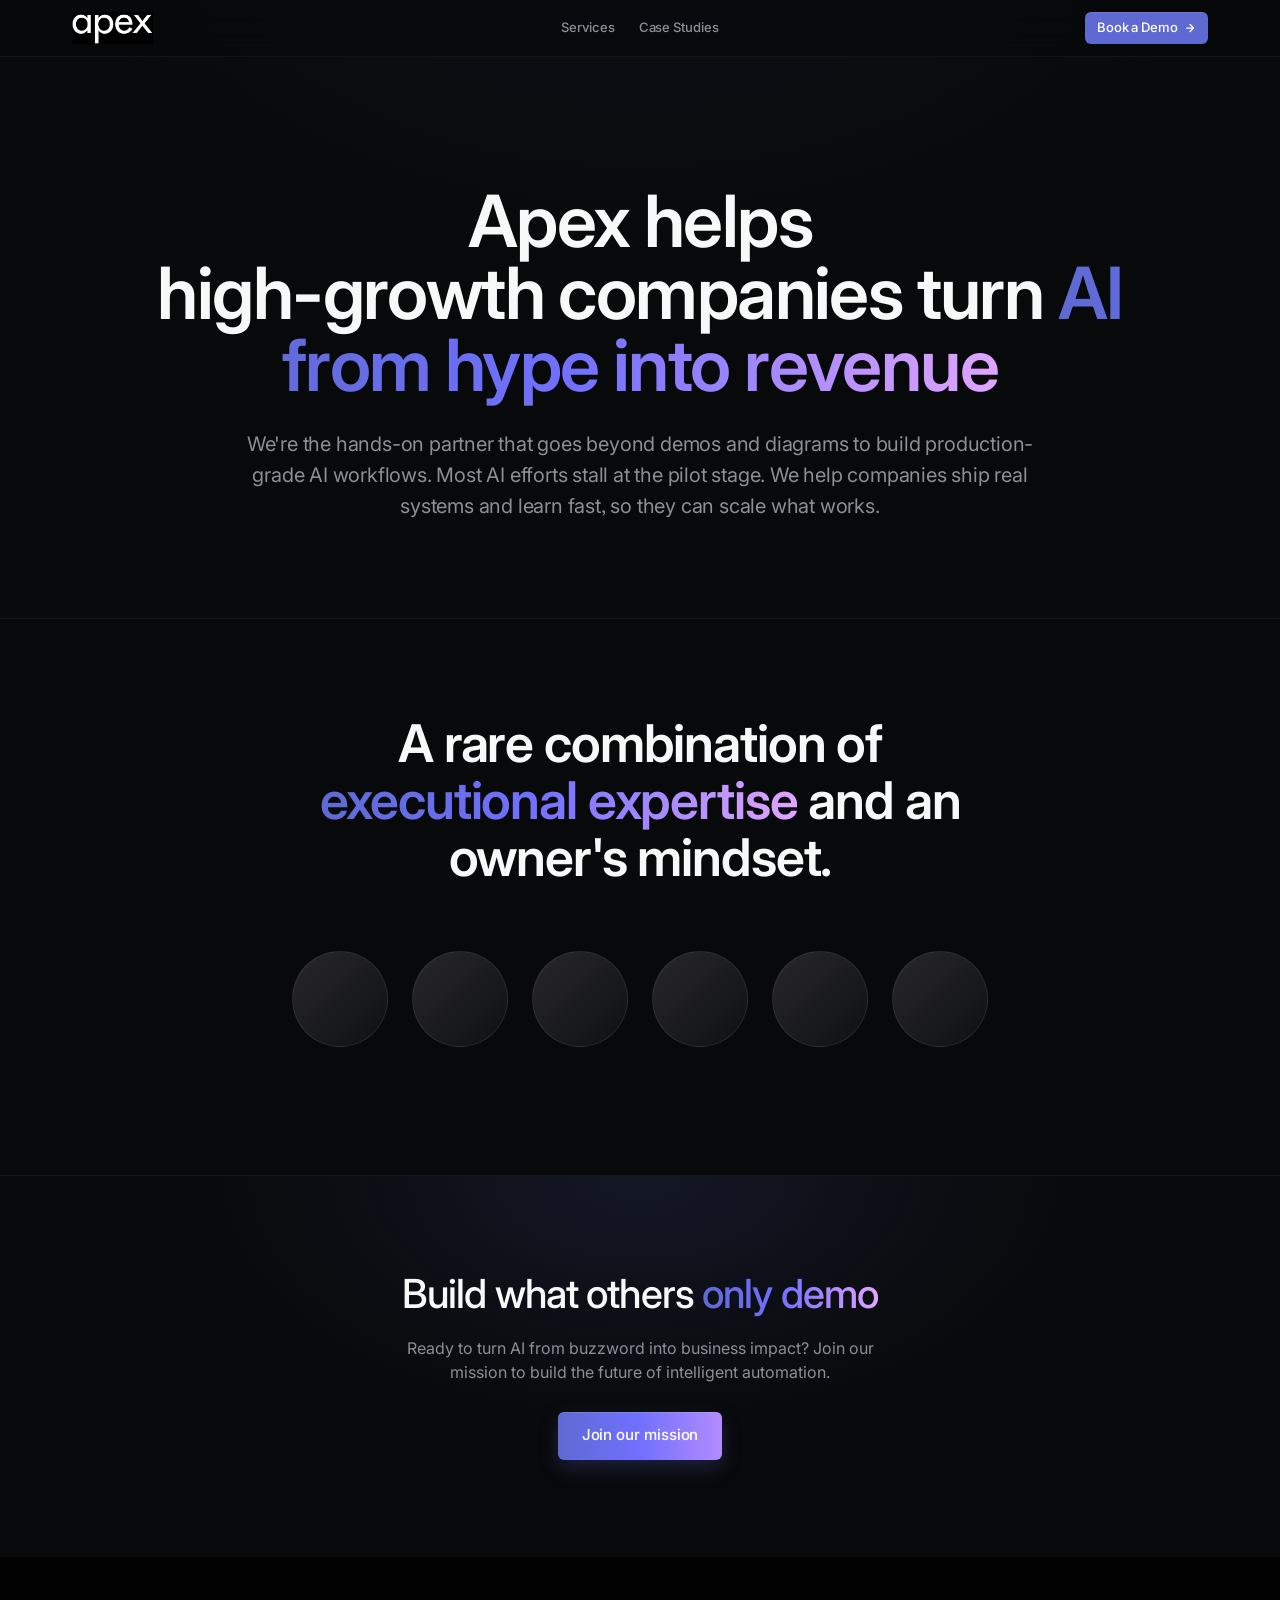
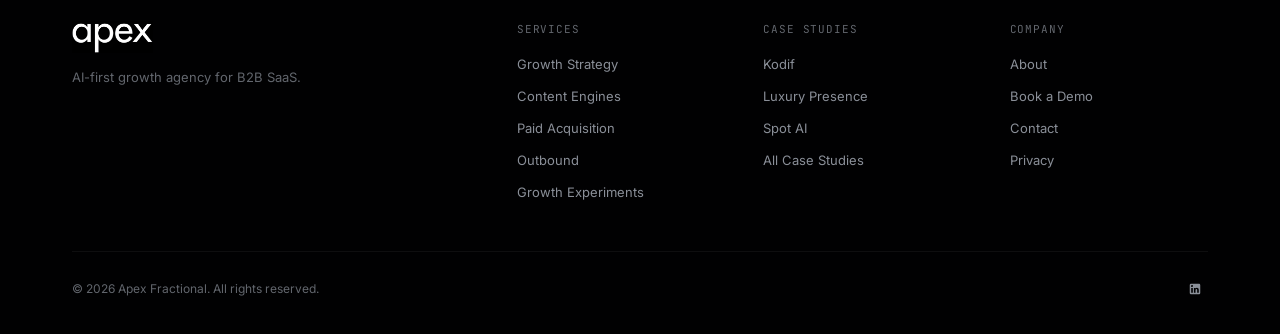
==== commit e567d73a: "Rewrite About page with hero, team, and CTA sections Replace the five-section About page with a focu" ====
--- a/about/index.html
+++ b/about/index.html
@@ -18,7 +18,6 @@
     <div class="nav-center">
       <a class="nav-link" href="/services">Services</a>
       <a class="nav-link" href="/case-studies">Case Studies</a>
-      <a class="nav-link active" href="/about">About</a>
     </div>
     <div class="nav-right">
       <a class="btn btn-primary" href="/book">Book a Demo
@@ -31,101 +30,49 @@
   </div>
 </nav>
 
-<header class="page-header">
-  <div class="wrap">
-    <span class="overline eyebrow">About</span>
-    <h1>An agency built like a product team.</h1>
-    <p class="lead">We started Apex Fractional in 2024 to run the kind of growth function we always wished we had access to — senior operators, AI-native workflows, real accountability, no retainer rot.</p>
+<header class="hero about-hero">
+  <div class="wrap hero-inner">
+    <h1 class="display-xl">Apex helps<br>high-growth companies turn <span class="grad-text">AI from hype into revenue</span></h1>
+    <p class="sub">We're the hands-on partner that goes beyond demos and diagrams to build production-grade AI workflows. Most AI efforts stall at the pilot stage. We help companies ship real systems and learn fast, so they can scale what works.</p>
   </div>
 </header>
 
-<section class="section">
+<section class="team-section">
   <div class="wrap">
-    <div class="two-col">
-      <div class="label-col">
-        <span class="overline">Story</span>
-        <h2>Why Apex exists.</h2>
+    <h2>A rare combination of <span class="grad-text">executional expertise</span> and an owner's mindset.</h2>
+    <div class="team-row">
+      <div class="team-member" tabindex="0">
+        <div class="team-tip"><div class="t-name">Tomek</div><div class="t-role">Co-founder</div></div>
+        <div class="team-avatar"><!-- <img src="/team/tomek.jpg" alt="Tomek" /> --></div>
       </div>
-      <div class="prose">
-        <p>Most agencies optimize for the monthly retainer, not the outcome. Most in-house hires can't ship as fast as the tools now make possible. We built Apex to sit in the gap.</p>
-        <p>We're a small team of ex-founders and growth leaders. We embed with five to ten ambitious companies at a time. We build AI workflows, brand systems, and content engines that you own — then we stay on to run them for as long as you want us to.</p>
-        <p>If we're doing our job, you see compounding output month over month. If we're not, you cancel — month-to-month, no lock-in. That's the deal.</p>
+      <div class="team-member" tabindex="0">
+        <div class="team-tip"><div class="t-name">Maciek</div><div class="t-role">Co-founder</div></div>
+        <div class="team-avatar"><!-- <img src="/team/maciek.jpg" alt="Maciek" /> --></div>
       </div>
-    </div>
-  </div>
-</section>
-
-<section class="section">
-  <div class="wrap">
-    <div class="two-col">
-      <div class="label-col">
-        <span class="overline">Founder</span>
-        <h2>The person you'll work with.</h2>
+      <div class="team-member" tabindex="0">
+        <div class="team-tip"><div class="t-name">Marcin</div><div class="t-role">Co-founder</div></div>
+        <div class="team-avatar"><!-- <img src="/team/marcin.jpg" alt="Marcin" /> --></div>
       </div>
-      <div>
-        <div class="founder">
-          <div class="face">TN</div>
-          <div class="meta">
-            <div class="name">Tomek Nowiński</div>
-            <p class="title">Founding Partner &amp; AI Architect</p>
-            <p>Tomek has spent the last decade leading growth at venture-backed B2B SaaS companies. He started Apex after watching in-house marketing teams get outshipped by the AI stack they hadn't learned to use yet.</p>
-            <p>He personally leads every Apex engagement for the first 60 days. He's based in San Francisco and takes a standing weekly call with every client.</p>
-            <div class="links">
-              <a href="https://www.linkedin.com/in/tnowinski/">LinkedIn →</a>
-              <a href="mailto:tomek@apexfractional.com">Email →</a>
-            </div>
-          </div>
-        </div>
+      <div class="team-member" tabindex="0">
+        <div class="team-tip"><div class="t-name">Janek</div><div class="t-role">GTM Engineer</div></div>
+        <div class="team-avatar"><!-- <img src="/team/janek.jpg" alt="Janek" /> --></div>
       </div>
-    </div>
-  </div>
-</section>
-
-<section class="section">
-  <div class="wrap">
-    <div class="two-col">
-      <div class="label-col">
-        <span class="overline">How we work</span>
-        <h2>The rules we run by.</h2>
+      <div class="team-member" tabindex="0">
+        <div class="team-tip"><div class="t-name">Piotrek</div><div class="t-role">GTM Engineer</div></div>
+        <div class="team-avatar"><!-- <img src="/team/piotrek.jpg" alt="Piotrek" /> --></div>
       </div>
-      <div>
-        <div class="principles">
-          <div class="principle">
-            <h4>Ship in your accounts.</h4>
-            <p>Everything lives in your tools. No hostage-taking dashboards, no proprietary platforms you lose when we leave.</p>
-          </div>
-          <div class="principle">
-            <h4>Month-to-month, always.</h4>
-            <p>No annual contracts, no claw-backs. You stay because the output is worth it, not because the paperwork says so.</p>
-          </div>
-          <div class="principle">
-            <h4>Senior operators only.</h4>
-            <p>No junior hand-offs. The person you meet in the demo is the person running your account.</p>
-          </div>
-          <div class="principle">
-            <h4>AI where it earns its keep.</h4>
-            <p>We use AI for leverage, not as a buzzword. If a human does it better, a human does it.</p>
-          </div>
-          <div class="principle">
-            <h4>Real outputs, not mockups.</h4>
-            <p>Week two you review actual drafts, campaigns, and sequences — not slide decks about what we'll do.</p>
-          </div>
-          <div class="principle">
-            <h4>Transfer on request.</h4>
-            <p>When you're ready to bring it in-house, we hand over every workflow, brand kit, and prompt. On purpose.</p>
-          </div>
-        </div>
+      <div class="team-member" tabindex="0">
+        <div class="team-tip"><div class="t-name">Mikołaj</div><div class="t-role">GTM Engineer</div></div>
+        <div class="team-avatar"><!-- <img src="/team/mikolaj.jpg" alt="Mikołaj" /> --></div>
       </div>
     </div>
   </div>
 </section>
 
 <section class="subcta">
-  <h2>Think we'd be a fit?</h2>
-  <p>Book a 30-minute call with Tomek. If we're not the right fit, we'll point you toward someone who is.</p>
-  <a class="btn btn-primary btn-lg" href="/book">Book a Demo
-    <svg class="arrow" width="12" height="12" viewBox="0 0 24 24" fill="none" stroke="currentColor" stroke-width="2.5" stroke-linecap="round" stroke-linejoin="round"><path d="M5 12h14"/><path d="m12 5 7 7-7 7"/></svg>
-  </a>
+  <h2>Build what others <span class="grad-text">only demo</span></h2>
+  <p>Ready to turn AI from buzzword into business impact? Join our mission to build the future of intelligent automation.</p>
+  <a class="btn btn-grad" href="/book">Join our mission</a>
 </section>
 
 <footer>
@@ -135,25 +82,29 @@
         <img src="/logo.svg" alt="Apex Fractional" />
         <p>AI-first growth agency for B2B SaaS.</p>
       </div>
-      <div class="foot-col"><h5>Apex</h5><ul>
-        <li><a href="/services">Services</a></li>
-        <li><a href="/case-studies">Case Studies</a></li>
+      <div class="foot-col"><h5>Services</h5><ul>
+        <li><a href="/services#strategy">Growth Strategy</a></li>
+        <li><a href="/services#content">Content Engines</a></li>
+        <li><a href="/services#paid">Paid Acquisition</a></li>
+        <li><a href="/services#outbound">Outbound</a></li>
+        <li><a href="/services#experiments">Growth Experiments</a></li>
+      </ul></div>
+      <div class="foot-col"><h5>Case Studies</h5><ul>
+        <li><a href="/case-studies/kodif">Kodif</a></li>
+        <li><a href="/case-studies/luxury-presence">Luxury Presence</a></li>
+        <li><a href="/case-studies/spot-ai">Spot AI</a></li>
+        <li><a href="/case-studies">All Case Studies</a></li>
+      </ul></div>
+      <div class="foot-col"><h5>Company</h5><ul>
         <li><a href="/about">About</a></li>
-      </ul></div>
-      <div class="foot-col"><h5>Legal</h5><ul>
-        <li><a href="/privacy">Privacy Policy</a></li>
-        <li><a href="#">Terms of Service</a></li>
-        <li><a href="#">Cookie Policy</a></li>
-        <li><a href="#">Data Processing Addendum</a></li>
-        <li><a href="#">Subprocessors</a></li>
-      </ul></div>
-      <div class="foot-col"><h5>Follow us</h5><ul>
-        <li><a href="https://www.linkedin.com/company/apex-fractional" target="_blank" rel="noopener">LinkedIn</a></li>
+        <li><a href="/book">Book a Demo</a></li>
+        <li><a href="mailto:hello@apexfractional.com">Contact</a></li>
+        <li><a href="/privacy">Privacy</a></li>
       </ul></div>
     </div>
     <div class="foot-bottom">
       <div>&copy; 2026 Apex Fractional. All rights reserved.</div>
-      <div class="socials"><a href="https://www.linkedin.com/company/apex-fractional" target="_blank" rel="noopener" aria-label="LinkedIn"><svg width="14" height="14" viewBox="0 0 24 24" fill="currentColor"><path d="M19 3a2 2 0 0 1 2 2v14a2 2 0 0 1-2 2H5a2 2 0 0 1-2-2V5a2 2 0 0 1 2-2h14m-.5 15.5v-5.3a3.26 3.26 0 0 0-3.26-3.26c-.85 0-1.84.52-2.32 1.3v-1.11h-2.79v8.37h2.79v-4.93c0-.77.62-1.4 1.39-1.4a1.4 1.4 0 0 1 1.4 1.4v4.93h2.79M6.88 8.56a1.68 1.68 0 0 0 1.68-1.68c0-.93-.75-1.69-1.68-1.69a1.69 1.69 0 0 0-1.69 1.69c0 .93.76 1.68 1.69 1.68m1.39 9.94v-8.37H5.5v8.37h2.77z"/></svg></a></div>
+      <div class="socials"><a href="#" aria-label="LinkedIn"><svg width="14" height="14" viewBox="0 0 24 24" fill="currentColor"><path d="M19 3a2 2 0 0 1 2 2v14a2 2 0 0 1-2 2H5a2 2 0 0 1-2-2V5a2 2 0 0 1 2-2h14m-.5 15.5v-5.3a3.26 3.26 0 0 0-3.26-3.26c-.85 0-1.84.52-2.32 1.3v-1.11h-2.79v8.37h2.79v-4.93c0-.77.62-1.4 1.39-1.4a1.4 1.4 0 0 1 1.4 1.4v4.93h2.79M6.88 8.56a1.68 1.68 0 0 0 1.68-1.68c0-.93-.75-1.69-1.68-1.69a1.69 1.69 0 0 0-1.69 1.69c0 .93.76 1.68 1.69 1.68m1.39 9.94v-8.37H5.5v8.37h2.77z"/></svg></a></div>
     </div>
   </div>
 </footer>
--- a/styles.css
+++ b/styles.css
@@ -349,8 +349,6 @@
 .book-side h3{margin:0 0 8px;font-size:16px;font-weight:590;color:var(--text);letter-spacing:-.012em}
 .book-side .item{padding:20px;background:rgba(255,255,255,.02);border:1px solid var(--border);border-radius:var(--r-12)}
 .book-side .item p{margin:0;font-size:14px;color:var(--text-3);line-height:1.55}
-.book-embed-frame{background:rgba(255,255,255,.02);border:1px solid var(--border);border-radius:var(--r-12);overflow:hidden}
-.book-embed-frame iframe{display:block;width:100%;height:600px;border:0}
 
 /* Sub-page CTA (smaller than home) */
 .subcta{padding:96px 32px;text-align:center;border-top:1px solid var(--border-subtle);background:radial-gradient(700px 400px at 50% 0%,rgba(94,106,210,.14),transparent 65%),var(--bg)}
@@ -467,3 +465,68 @@
 .ob-log .tick{color:var(--emerald)}
 .ob-log .wait{color:#d4a843}
 .ob-log .dim{color:var(--text-4);font-size:10px;margin-top:4px}
+
+/* ============================================================ */
+/* About page                                                    */
+/* ============================================================ */
+
+/* Gradient text span — indigo → violet → soft pink */
+.grad-text{
+  background:linear-gradient(90deg,#5e6ad2 0%,#7170ff 45%,#e0a5ff 100%);
+  -webkit-background-clip:text;background-clip:text;
+  -webkit-text-fill-color:transparent;color:transparent;
+}
+
+/* About hero — centered variant of .hero */
+.about-hero{padding:128px 0 96px;text-align:center}
+.about-hero .hero-inner{max-width:1100px;margin:0 auto}
+.about-hero h1{margin:0 0 28px;font-weight:600}
+.about-hero .sub{margin:0 auto;max-width:64ch;text-align:center}
+@media(max-width:640px){.about-hero{padding:80px 0 64px}}
+
+/* Team section */
+.team-section{padding:96px 0 128px;border-top:1px solid var(--border-subtle);text-align:center}
+.team-section h2{
+  font-size:clamp(32px,4.6vw,52px);font-weight:600;letter-spacing:-.022em;
+  line-height:1.1;margin:0 auto 64px;max-width:22ch;
+}
+.team-row{display:flex;justify-content:center;align-items:flex-start;gap:24px;flex-wrap:wrap}
+.team-member{position:relative;display:flex;flex-direction:column;align-items:center}
+.team-avatar{
+  width:96px;height:96px;border-radius:9999px;
+  background:linear-gradient(135deg,var(--surface-2),var(--panel));
+  border:1px solid var(--border);
+  overflow:hidden;cursor:default;
+  transition:transform .2s ease,border-color .2s ease;
+}
+.team-avatar img{width:100%;height:100%;object-fit:cover;display:block}
+.team-member:hover .team-avatar{transform:translateY(-2px);border-color:rgba(255,255,255,.18)}
+
+/* Tooltip pill — sits above the avatar on hover */
+.team-tip{
+  position:absolute;left:50%;bottom:calc(100% + 8px);
+  transform:translateX(-50%) translateY(4px);
+  background:#fff;color:#08090a;
+  padding:8px 14px;border-radius:12px;
+  box-shadow:0 8px 24px rgba(0,0,0,.35);
+  white-space:nowrap;text-align:center;
+  opacity:0;visibility:hidden;pointer-events:none;
+  transition:opacity .18s ease,transform .18s ease,visibility .18s;
+}
+.team-tip .t-name{font-size:14px;font-weight:600;letter-spacing:-.01em;line-height:1.2}
+.team-tip .t-role{font-size:12px;color:#5a6068;font-weight:400;line-height:1.2;margin-top:2px}
+.team-member:hover .team-tip,
+.team-member:focus-within .team-tip{opacity:1;visibility:visible;transform:translateX(-50%) translateY(0)}
+
+@media(max-width:640px){
+  .team-row{gap:16px}
+  .team-avatar{width:72px;height:72px}
+}
+
+/* Gradient button modifier for the CTA */
+.btn-grad{
+  background:linear-gradient(90deg,#5e6ad2 0%,#7170ff 50%,#b38bff 100%);
+  color:#fff;box-shadow:inset 0 1px 0 rgba(255,255,255,.12),0 8px 20px rgba(94,106,210,.25);
+  height:48px;padding:0 24px;font-size:15px;font-weight:510;
+}
+.btn-grad:hover{filter:brightness(1.08);background:linear-gradient(90deg,#5e6ad2 0%,#7170ff 50%,#b38bff 100%)}
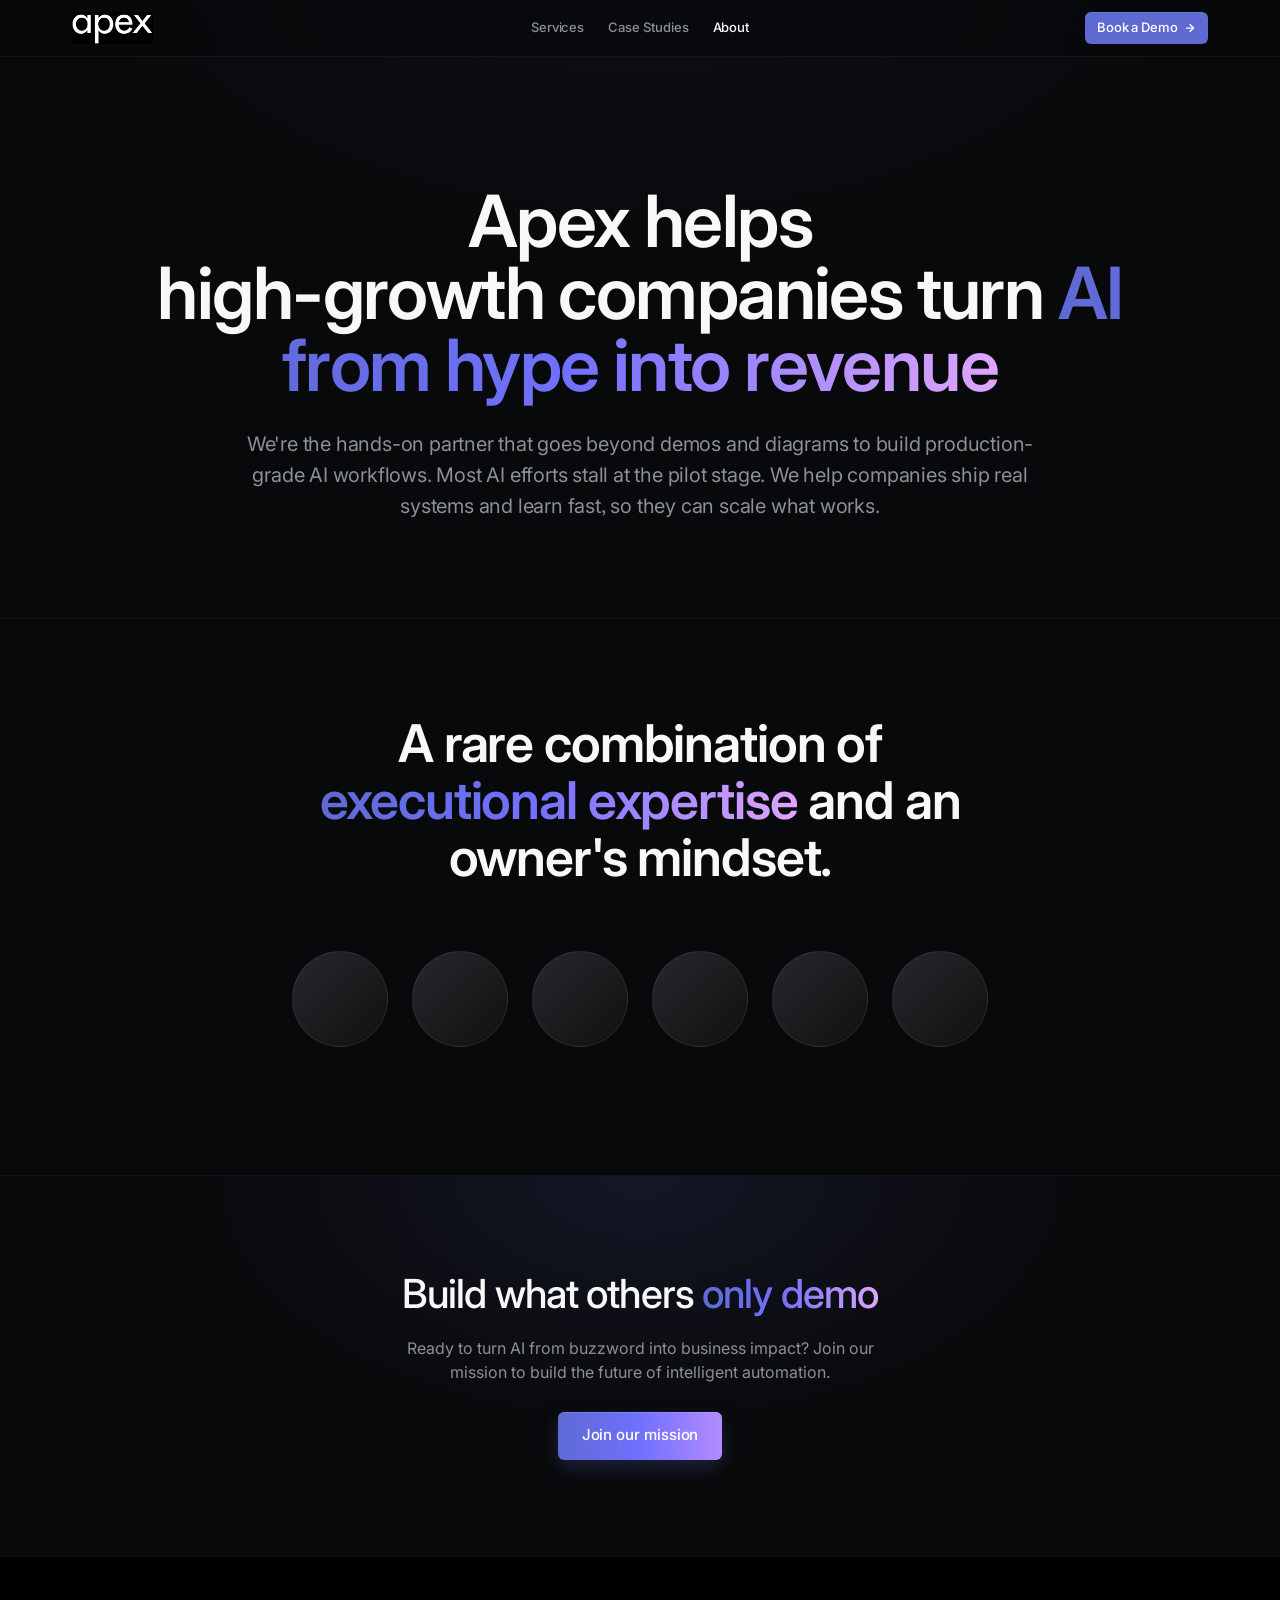
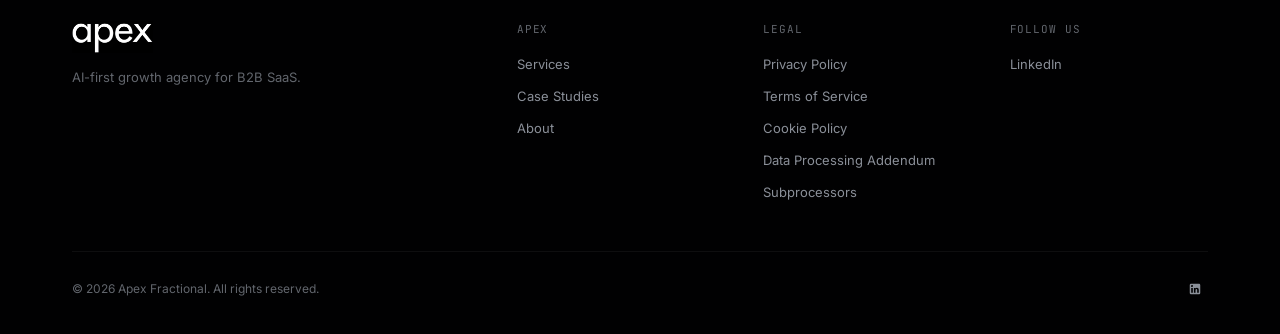
==== commit 48bec612: "Redesign About page with hero section and team grid" ====
--- a/about/index.html
+++ b/about/index.html
@@ -18,6 +18,7 @@
     <div class="nav-center">
       <a class="nav-link" href="/services">Services</a>
       <a class="nav-link" href="/case-studies">Case Studies</a>
+      <a class="nav-link active" href="/about">About</a>
     </div>
     <div class="nav-right">
       <a class="btn btn-primary" href="/book">Book a Demo
@@ -82,29 +83,25 @@
         <img src="/logo.svg" alt="Apex Fractional" />
         <p>AI-first growth agency for B2B SaaS.</p>
       </div>
-      <div class="foot-col"><h5>Services</h5><ul>
-        <li><a href="/services#strategy">Growth Strategy</a></li>
-        <li><a href="/services#content">Content Engines</a></li>
-        <li><a href="/services#paid">Paid Acquisition</a></li>
-        <li><a href="/services#outbound">Outbound</a></li>
-        <li><a href="/services#experiments">Growth Experiments</a></li>
+      <div class="foot-col"><h5>Apex</h5><ul>
+        <li><a href="/services">Services</a></li>
+        <li><a href="/case-studies">Case Studies</a></li>
+        <li><a href="/about">About</a></li>
       </ul></div>
-      <div class="foot-col"><h5>Case Studies</h5><ul>
-        <li><a href="/case-studies/kodif">Kodif</a></li>
-        <li><a href="/case-studies/luxury-presence">Luxury Presence</a></li>
-        <li><a href="/case-studies/spot-ai">Spot AI</a></li>
-        <li><a href="/case-studies">All Case Studies</a></li>
+      <div class="foot-col"><h5>Legal</h5><ul>
+        <li><a href="/privacy">Privacy Policy</a></li>
+        <li><a href="#">Terms of Service</a></li>
+        <li><a href="#">Cookie Policy</a></li>
+        <li><a href="#">Data Processing Addendum</a></li>
+        <li><a href="#">Subprocessors</a></li>
       </ul></div>
-      <div class="foot-col"><h5>Company</h5><ul>
-        <li><a href="/about">About</a></li>
-        <li><a href="/book">Book a Demo</a></li>
-        <li><a href="mailto:hello@apexfractional.com">Contact</a></li>
-        <li><a href="/privacy">Privacy</a></li>
+      <div class="foot-col"><h5>Follow us</h5><ul>
+        <li><a href="https://www.linkedin.com/company/apex-fractional" target="_blank" rel="noopener">LinkedIn</a></li>
       </ul></div>
     </div>
     <div class="foot-bottom">
       <div>&copy; 2026 Apex Fractional. All rights reserved.</div>
-      <div class="socials"><a href="#" aria-label="LinkedIn"><svg width="14" height="14" viewBox="0 0 24 24" fill="currentColor"><path d="M19 3a2 2 0 0 1 2 2v14a2 2 0 0 1-2 2H5a2 2 0 0 1-2-2V5a2 2 0 0 1 2-2h14m-.5 15.5v-5.3a3.26 3.26 0 0 0-3.26-3.26c-.85 0-1.84.52-2.32 1.3v-1.11h-2.79v8.37h2.79v-4.93c0-.77.62-1.4 1.39-1.4a1.4 1.4 0 0 1 1.4 1.4v4.93h2.79M6.88 8.56a1.68 1.68 0 0 0 1.68-1.68c0-.93-.75-1.69-1.68-1.69a1.69 1.69 0 0 0-1.69 1.69c0 .93.76 1.68 1.69 1.68m1.39 9.94v-8.37H5.5v8.37h2.77z"/></svg></a></div>
+      <div class="socials"><a href="https://www.linkedin.com/company/apex-fractional" target="_blank" rel="noopener" aria-label="LinkedIn"><svg width="14" height="14" viewBox="0 0 24 24" fill="currentColor"><path d="M19 3a2 2 0 0 1 2 2v14a2 2 0 0 1-2 2H5a2 2 0 0 1-2-2V5a2 2 0 0 1 2-2h14m-.5 15.5v-5.3a3.26 3.26 0 0 0-3.26-3.26c-.85 0-1.84.52-2.32 1.3v-1.11h-2.79v8.37h2.79v-4.93c0-.77.62-1.4 1.39-1.4a1.4 1.4 0 0 1 1.4 1.4v4.93h2.79M6.88 8.56a1.68 1.68 0 0 0 1.68-1.68c0-.93-.75-1.69-1.68-1.69a1.69 1.69 0 0 0-1.69 1.69c0 .93.76 1.68 1.69 1.68m1.39 9.94v-8.37H5.5v8.37h2.77z"/></svg></a></div>
     </div>
   </div>
 </footer>
--- a/styles.css
+++ b/styles.css
@@ -349,6 +349,8 @@
 .book-side h3{margin:0 0 8px;font-size:16px;font-weight:590;color:var(--text);letter-spacing:-.012em}
 .book-side .item{padding:20px;background:rgba(255,255,255,.02);border:1px solid var(--border);border-radius:var(--r-12)}
 .book-side .item p{margin:0;font-size:14px;color:var(--text-3);line-height:1.55}
+.book-embed-frame{background:rgba(255,255,255,.02);border:1px solid var(--border);border-radius:var(--r-12);overflow:hidden}
+.book-embed-frame iframe{display:block;width:100%;height:600px;border:0}
 
 /* Sub-page CTA (smaller than home) */
 .subcta{padding:96px 32px;text-align:center;border-top:1px solid var(--border-subtle);background:radial-gradient(700px 400px at 50% 0%,rgba(94,106,210,.14),transparent 65%),var(--bg)}
